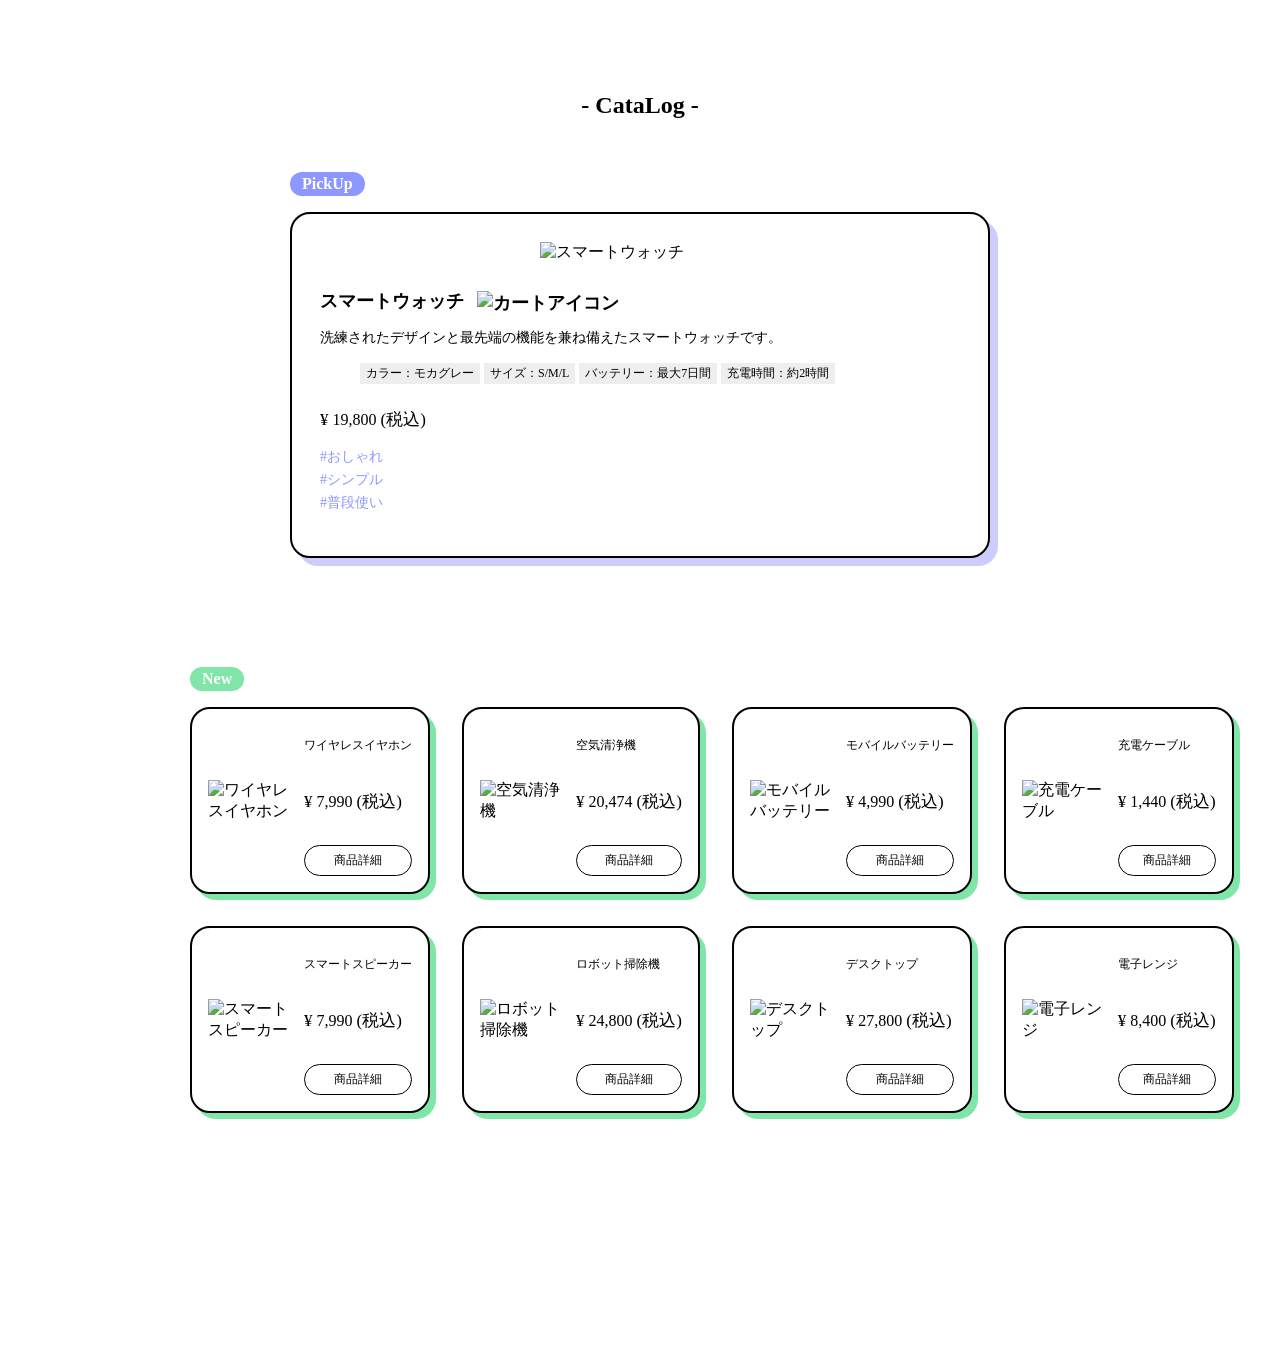
==== work/lesson2-5/index.html @ 0ca94539 "Lesson3 途中" ====
<!DOCTYPE html>
<html lang="ja">
  <head>
    <meta charset="UTF-8">
    <meta http-equiv="X-UA-Compatible" content="IE=edge">
    <meta name="viewport" content="width=device-width,initial-scale=1.0">
    <meta name="expires" content="604800">
    <meta name="format-detection" content="email=no,telephone=no,address=no">
    <title>CONVICTION SHOP</title>
    <meta name="description" content="商品サイトです">
    <link rel="icon" href="./assets/images/favicon.ico">
    <link rel="stylesheet" href="assets/css/reset.css">
    <link rel="stylesheet" href="assets/css/style.css">
  </head>
  <body>
    <div class="l-wrapper">
      <main class="l-main">
        <section class="p-catalog">
          <h1 class="p-catalog__title">- CataLog -</h1>
          <h2 class="c-badge u-mb-16">PickUp</h2>
          <div class="p-card">
            <div class="p-card__imgArea">
              <img src="assets/images/lesson2/img_pickup.jpg" alt="スマートウォッチ">
            </div>
            <div class="p-card__body">
              <p class="p-card__name">
                スマートウォッチ
                <img src="assets/images/lesson2/logo_pickup.png" alt="カートアイコン" class="p-card__cartIcon">
              </p>
              <p class="p-card__description">洗練されたデザインと最先端の機能を兼ね備えたスマートウォッチです。</p>
              <ul class="p-card__specs">
                <li class="c-specItem">カラー：モカグレー</li>
                <li class="c-specItem">サイズ：S/M/L</li>
                <li class="c-specItem">バッテリー：最大7日間</li>
                <li class="c-specItem">充電時間：約2時間</li>
              </ul>
              <p class="c-price">
                <span class="c-priceUnit">&yen;</span>
                19,800
                <span class="c-priceUnit">(税込)</span>
              </p>
              <ul class="p-card__tags">
                <li class="p-card__tagItem"><a href="#" class="c-hashTag">#おしゃれ</a></li>
                <li class="p-card__tagItem"><a href="#" class="c-hashTag">#シンプル</a></li>
                <li class="p-card__tagItem"><a href="#" class="c-hashTag">#普段使い</a></li>
              </ul>
            </div>
          </div>
        </section>
        <section class="p-new">
          <h2 class="c-badge c-badge--green u-mb-16">New</h2>
          <div class="p-new__list">
            <div class="p-new__item">
              <img src="assets/images/lesson3/img_new_01.jpg" alt="ワイヤレスイヤホン">
              <div class="p-new__item__body">
                <p class="p-new__name">ワイヤレスイヤホン</p>
                <p class="c-price">
                  <span class="c-priceUnit">&yen;</span>
                  7,990
                  <span class="c-priceUnit">(税込)</span>
                </p>
                <button class="p-new__btn">商品詳細</button>
              </div>
            </div>
            <div class="p-new__item">
              <img src="assets/images/lesson3/img_new_02.jpg" alt="空気清浄機">
              <div class="p-new__item__body">
                <p class="p-new__name">空気清浄機</p>
                <p class="c-price">
                  <span class="c-priceUnit">&yen;</span>
                  20,474
                  <span class="c-priceUnit">(税込)</span>
                </p>
                <button class="p-new__btn">商品詳細</button>
              </div>
            </div>
            <div class="p-new__item">
              <img src="assets/images/lesson3/img_new_03.jpg" alt="モバイルバッテリー">
              <div class="p-new__item__body">
                <p class="p-new__name">モバイルバッテリー</p>
                <p class="c-price">
                  <span class="c-priceUnit">&yen;</span>
                  4,990
                  <span class="c-priceUnit">(税込)</span>
                </p>
                <button class="p-new__btn">商品詳細</button>
              </div>
            </div>
            <div class="p-new__item">
              <img src="assets/images/lesson3/img_new_04.jpg" alt="充電ケーブル">
              <div class="p-new__item__body">
                <p class="p-new__name">充電ケーブル</p>
                <p class="c-price">
                  <span class="c-priceUnit">&yen;</span>
                  1,440
                  <span class="c-priceUnit">(税込)</span>
                </p>
                <button class="p-new__btn">商品詳細</button>
              </div>
            </div>
            <div class="p-new__item">
              <img src="assets/images/lesson3/img_new_05.jpg" alt="スマートスピーカー">
              <div class="p-new__item__body">
                <p class="p-new__name">スマートスピーカー</p>
                <p class="c-price">
                  <span class="c-priceUnit">&yen;</span>
                  7,990
                  <span class="c-priceUnit">(税込)</span>
                </p>
                <button class="p-new__btn">商品詳細</button>
              </div>
            </div>
            <div class="p-new__item">
              <img src="assets/images/lesson3/img_new_06.jpg" alt="ロボット掃除機">
              <div class="p-new__item__body">
                <p class="p-new__name">ロボット掃除機</p>
                <p class="c-price">
                  <span class="c-priceUnit">&yen;</span>
                  24,800
                  <span class="c-priceUnit">(税込)</span>
                </p>
                <button class="p-new__btn">商品詳細</button>
              </div>
            </div>
            <div class="p-new__item">
              <img src="assets/images/lesson3/img_new_07.jpg" alt="デスクトップ">
              <div class="p-new__item__body">
                <p class="p-new__name">デスクトップ</p>
                <p class="c-price">
                  <span class="c-priceUnit">&yen;</span>
                  27,800
                  <span class="c-priceUnit">(税込)</span>
                </p>
                <button class="p-new__btn">商品詳細</button>
              </div>
            </div>
            <div class="p-new__item">
              <img src="assets/images/lesson3/img_new_08.jpg" alt="電子レンジ">
              <div class="p-new__item__body">
                <p class="p-new__name">電子レンジ</p>
                <p class="c-price">
                  <span class="c-priceUnit">&yen;</span>
                  8,400
                  <span class="c-priceUnit">(税込)</span>
                </p>
                <button class="p-new__btn">商品詳細</button>
              </div>
            </div>
          </div>
        </section>
      </main>
    </div>
  </body>
</html>
---- work/lesson2-5/assets/css/style.css ----
.l-wrapper {
    width: 100%;
    max-width: 1200px;
    margin: 0 auto;
}
.l-main {
    padding: 64px 0;
}
.p-catalog {
    max-width: 700px;
    margin: 0 auto;
}
.p-catalog__title {
    font-size: 24px;
    margin-bottom: 40px;
    text-align: center;
}
.c-badge {
    display: inline-block;
    color: #fff;
    font-size: 16px;
    background: #8c97ff;
    padding: 3px 12px;
    border-radius: 20px;
}
.c-specItem {
    font-size: 12px;
    background: #eee;
    display: inline-block;
    padding: 2px 6px;
}
.c-price {
    font-size: 16px;
}
.c-priceUnit {
    font-size: 17px;
}
.c-hashTag {
    font-size: 14px;
    color: #8c97ff;
    text-decoration: none;
}
.c-hashTag:hover {
    text-decoration: underline;
}
.p-card {
    padding: 28px;
    background: #fff;
    border-radius: 20px;
    border: 2px solid #000;
    box-shadow: 8px 8px 0 #ccccff;
    text-align: left;
}
.p-card__imgArea {
    width: 200px;
    margin: 0 auto 26px;
}
.p-card__imgArea img {
    width: 100%;
}
.p-card__name {
    font-size: 18px;
    margin-bottom: 12px;
    font-weight: bold;
}
.p-card__cartIcon {
    width: 24px;
    margin-left: 8px;
    vertical-align: middle;
}
.p-card__description {
    font-size: 14px;
    margin-bottom: 8px;
}
.p-card__specs {
    margin-bottom: 24px;
}
.p-card__tags {
    list-style: none;
    padding: 0;
}
.p-card__tagItem {
    margin-bottom: 4px;
}
.u-mb-16 {
    margin-bottom: 16px;
}
.p-new {
    max-width: 900px;
    margin: 96px auto 160px;
}
.c-badge--green {
    background: #7fe6a8;
    font-size: 16px;
}
.p-new__list {
    display: grid;
    grid-template-columns: repeat(4,1fr);
    gap: 32px;
}
.p-new__item {
    display: flex;
    align-items: center;
    gap: 16px;
    padding: 16px;
    background: #fff;
    border: 2px solid #000;
    border-radius: 20px;
    box-shadow: 6px 6px 0 #7fe6a8;
    position: relative;
    transition: 0.3s;
}
.p-new__item:hover {
    transform: translateY(-4px);
}
.p-new__item img {
    width: 80px;
    flex-shrink: 0;
}
.p-new__item__body {
    display: flex;
    flex-direction: column;
    justify-content: space-between;
    gap: 8px;
    flex: 1;
}
.p-new__name {
    font-size: 12px;
    white-space: nowrap;
}
.p-new .c-price {
    font-size: 16px;
    white-space: nowrap;
}
.p-new__btn {
    margin-top: 8px;
    padding: 6px 12px;
    font-size: 12px;
    border: 1px solid #000;
    border-radius: 20px;
    background: #fff;
    cursor: pointer;
    transition: 0.3s;
}
.p-new__btn:hover {
    background: #000;
    color: #fff;
}
@media screen and (max-width: 768px) {
    .p-new__list {
    grid-template-columns: 1fr;
    }
}
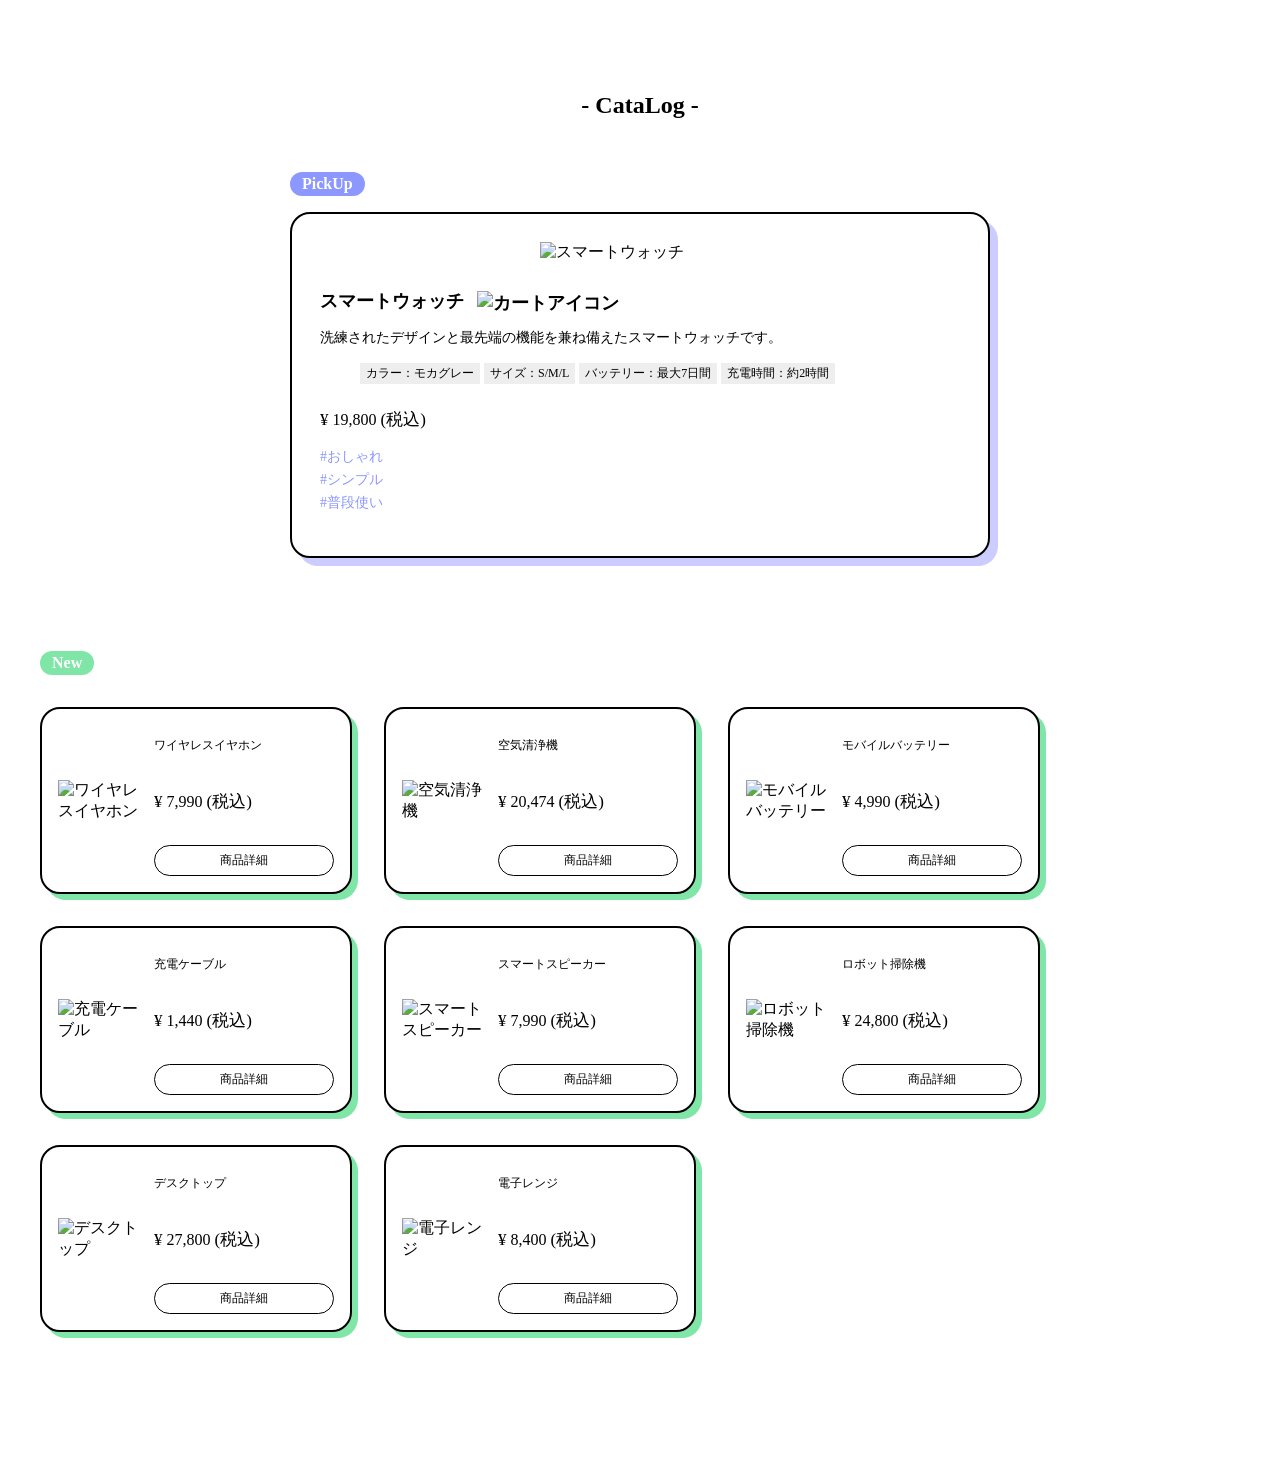
==== commit 6f3277e0: "HTML-CSS_curriculum lesson3 修正" ====
--- a/work/lesson2-5/index.html
+++ b/work/lesson2-5/index.html
@@ -49,104 +49,104 @@
         </section>
         <section class="p-new">
           <h2 class="c-badge c-badge--green u-mb-16">New</h2>
-          <div class="p-new__list">
-            <div class="p-new__item">
+          <ul class="p-new__list">
+            <li class="p-new__item">
               <img src="assets/images/lesson3/img_new_01.jpg" alt="ワイヤレスイヤホン">
-              <div class="p-new__item__body">
+              <div class="p-new__body">
                 <p class="p-new__name">ワイヤレスイヤホン</p>
                 <p class="c-price">
                   <span class="c-priceUnit">&yen;</span>
                   7,990
                   <span class="c-priceUnit">(税込)</span>
                 </p>
-                <button class="p-new__btn">商品詳細</button>
+                <button class="c-btn">商品詳細</button>
               </div>
-            </div>
-            <div class="p-new__item">
+            </li>
+            <li class="p-new__item">
               <img src="assets/images/lesson3/img_new_02.jpg" alt="空気清浄機">
-              <div class="p-new__item__body">
+              <div class="p-new__body">
                 <p class="p-new__name">空気清浄機</p>
                 <p class="c-price">
                   <span class="c-priceUnit">&yen;</span>
                   20,474
                   <span class="c-priceUnit">(税込)</span>
                 </p>
-                <button class="p-new__btn">商品詳細</button>
+                <button class="c-btn">商品詳細</button>
               </div>
-            </div>
-            <div class="p-new__item">
+            </li>
+            <li class="p-new__item">
               <img src="assets/images/lesson3/img_new_03.jpg" alt="モバイルバッテリー">
-              <div class="p-new__item__body">
+              <div class="p-new__body">
                 <p class="p-new__name">モバイルバッテリー</p>
                 <p class="c-price">
                   <span class="c-priceUnit">&yen;</span>
                   4,990
                   <span class="c-priceUnit">(税込)</span>
                 </p>
-                <button class="p-new__btn">商品詳細</button>
+                <button class="c-btn">商品詳細</button>
               </div>
-            </div>
-            <div class="p-new__item">
+            </li>
+            <li class="p-new__item">
               <img src="assets/images/lesson3/img_new_04.jpg" alt="充電ケーブル">
-              <div class="p-new__item__body">
+              <div class="p-new__body">
                 <p class="p-new__name">充電ケーブル</p>
                 <p class="c-price">
                   <span class="c-priceUnit">&yen;</span>
                   1,440
                   <span class="c-priceUnit">(税込)</span>
                 </p>
-                <button class="p-new__btn">商品詳細</button>
+                <button class="c-btn">商品詳細</button>
               </div>
-            </div>
-            <div class="p-new__item">
+            </li>
+            <li class="p-new__item">
               <img src="assets/images/lesson3/img_new_05.jpg" alt="スマートスピーカー">
-              <div class="p-new__item__body">
+              <div class="p-new__body">
                 <p class="p-new__name">スマートスピーカー</p>
                 <p class="c-price">
                   <span class="c-priceUnit">&yen;</span>
                   7,990
                   <span class="c-priceUnit">(税込)</span>
                 </p>
-                <button class="p-new__btn">商品詳細</button>
+                <button class="c-btn">商品詳細</button>
               </div>
-            </div>
-            <div class="p-new__item">
+            </li>
+            <li class="p-new__item">
               <img src="assets/images/lesson3/img_new_06.jpg" alt="ロボット掃除機">
-              <div class="p-new__item__body">
+              <div class="p-new__body">
                 <p class="p-new__name">ロボット掃除機</p>
                 <p class="c-price">
                   <span class="c-priceUnit">&yen;</span>
                   24,800
                   <span class="c-priceUnit">(税込)</span>
                 </p>
-                <button class="p-new__btn">商品詳細</button>
+                <button class="c-btn">商品詳細</button>
               </div>
-            </div>
-            <div class="p-new__item">
+            </li>
+            <li class="p-new__item">
               <img src="assets/images/lesson3/img_new_07.jpg" alt="デスクトップ">
-              <div class="p-new__item__body">
+              <div class="p-new__body">
                 <p class="p-new__name">デスクトップ</p>
                 <p class="c-price">
                   <span class="c-priceUnit">&yen;</span>
                   27,800
                   <span class="c-priceUnit">(税込)</span>
                 </p>
-                <button class="p-new__btn">商品詳細</button>
+                <button class="c-btn">商品詳細</button>
               </div>
-            </div>
-            <div class="p-new__item">
+            </li>
+            <li class="p-new__item">
               <img src="assets/images/lesson3/img_new_08.jpg" alt="電子レンジ">
-              <div class="p-new__item__body">
+              <div class="p-new__body">
                 <p class="p-new__name">電子レンジ</p>
                 <p class="c-price">
                   <span class="c-priceUnit">&yen;</span>
                   8,400
                   <span class="c-priceUnit">(税込)</span>
                 </p>
-                <button class="p-new__btn">商品詳細</button>
+                <button class="c-btn">商品詳細</button>
               </div>
-            </div>
-          </div>
+            </li>
+          </ul>
         </section>
       </main>
     </div>
--- a/work/lesson2-5/assets/css/style.css
+++ b/work/lesson2-5/assets/css/style.css
@@ -9,6 +9,7 @@
 .p-catalog {
     max-width: 700px;
     margin: 0 auto;
+    margin-bottom: 80px;
 }
 .p-catalog__title {
     font-size: 24px;
@@ -86,17 +87,20 @@
     margin-bottom: 16px;
 }
 .p-new {
-    max-width: 900px;
-    margin: 96px auto 160px;
+    margin-bottom: 80px;
+    max-width: 1200px;
+    margin-left: auto;
+    margin-right: auto;
 }
 .c-badge--green {
     background: #7fe6a8;
-    font-size: 16px;
 }
 .p-new__list {
-    display: grid;
-    grid-template-columns: repeat(4,1fr);
+    display: flex;
+    flex-wrap: wrap;
     gap: 32px;
+    list-style: none;
+    padding: 0;
 }
 .p-new__item {
     display: flex;
@@ -107,8 +111,8 @@
     border: 2px solid #000;
     border-radius: 20px;
     box-shadow: 6px 6px 0 #7fe6a8;
-    position: relative;
     transition: 0.3s;
+    width: calc((100% - 96px) / 4);
 }
 .p-new__item:hover {
     transform: translateY(-4px);
@@ -117,7 +121,7 @@
     width: 80px;
     flex-shrink: 0;
 }
-.p-new__item__body {
+.p-new__body {
     display: flex;
     flex-direction: column;
     justify-content: space-between;
@@ -132,7 +136,7 @@
     font-size: 16px;
     white-space: nowrap;
 }
-.p-new__btn {
+.c-btn {
     margin-top: 8px;
     padding: 6px 12px;
     font-size: 12px;
@@ -142,12 +146,12 @@
     cursor: pointer;
     transition: 0.3s;
 }
-.p-new__btn:hover {
+.c-btn:hover {
     background: #000;
     color: #fff;
 }
 @media screen and (max-width: 768px) {
-    .p-new__list {
-    grid-template-columns: 1fr;
+    .p-new__item {
+    width: 100%;
     }
 }
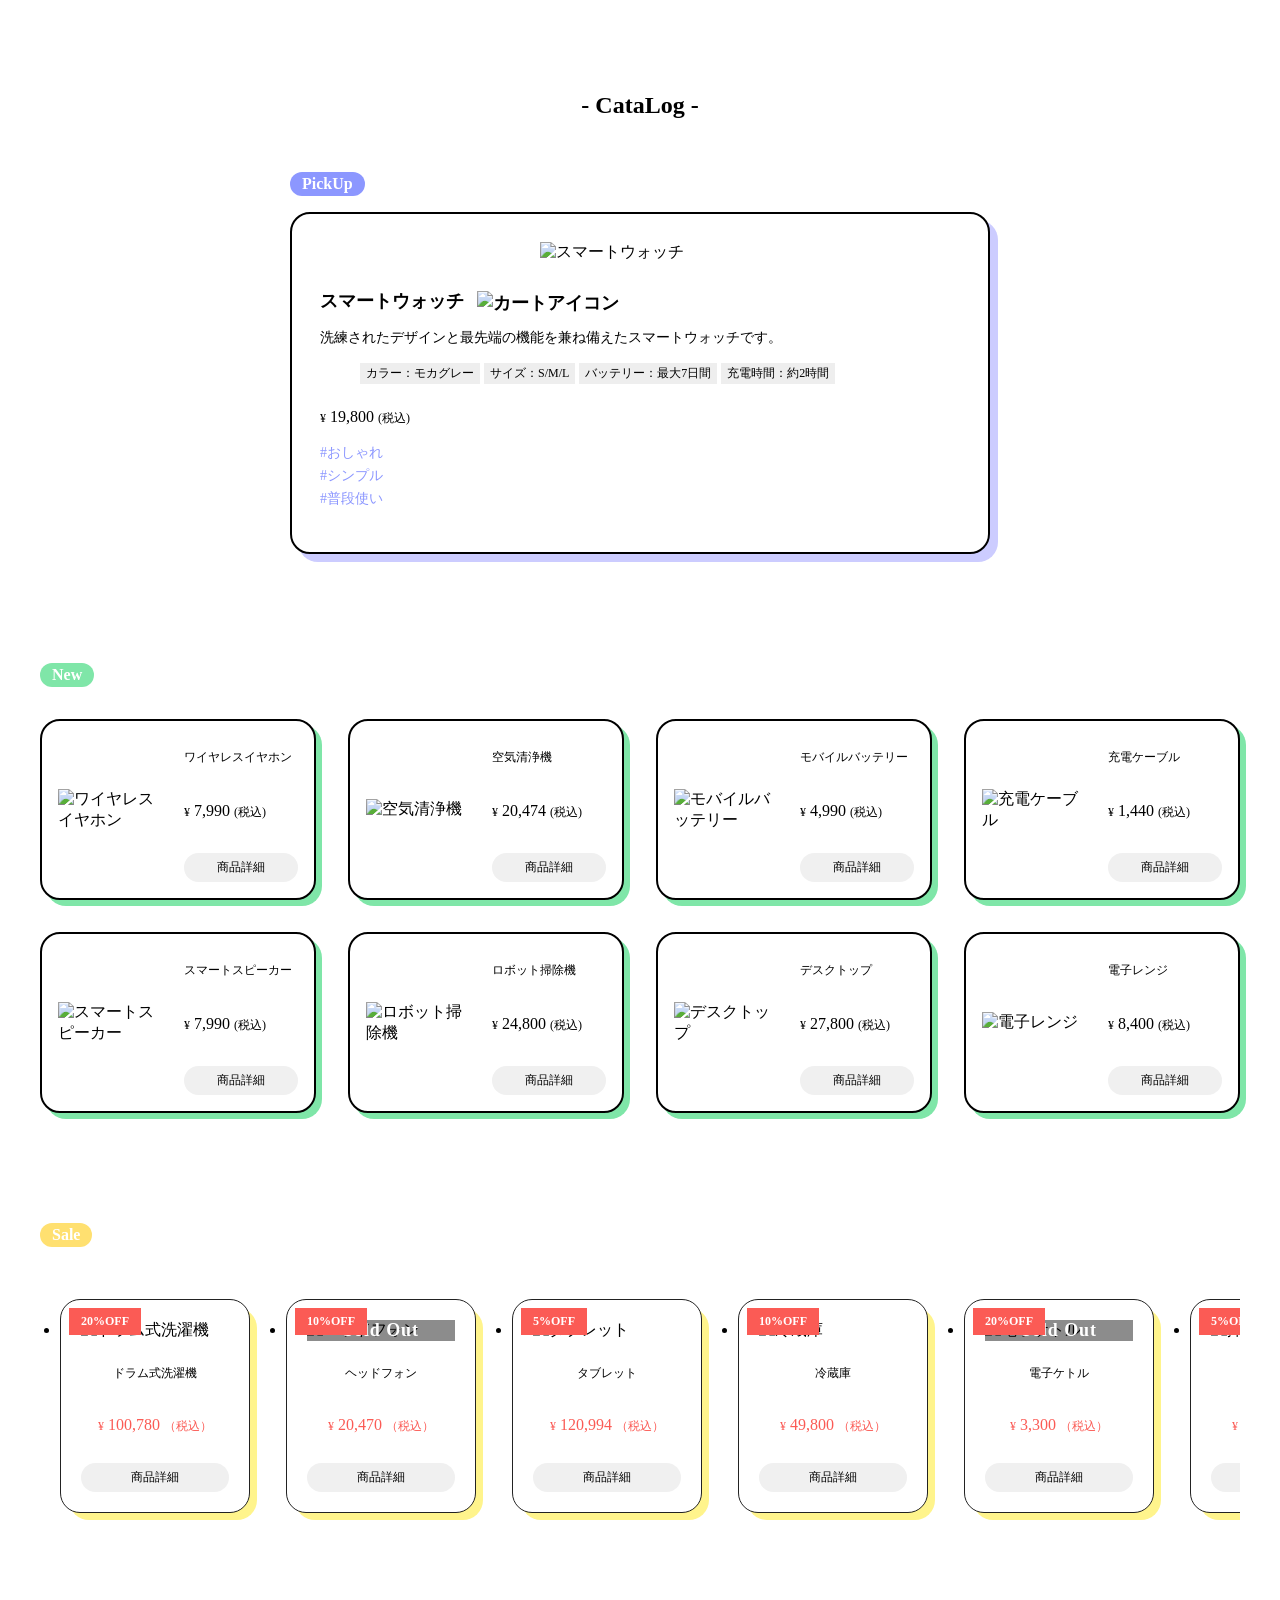
==== commit 39ead77a: "HTML-CSS_curriculum lesson4 提出" ====
--- a/work/lesson2-5/index.html
+++ b/work/lesson2-5/index.html
@@ -148,6 +148,101 @@
             </li>
           </ul>
         </section>
+        <section class="p-sale">
+          <h2 class="c-badge c-badge--yellow u-mb-16">Sale</h2>
+          <ul class="p-sale__list">
+            <li class="p-sale__item">
+              <span class="p-sale__off">20%OFF</span>
+              <div class="p-sale__imgWrap">
+                <img src="assets/images/lesson4/img_sale_01.jpg" alt="ドラム式洗濯機">
+              </div>
+              <div class="p-sale__body">
+                <p class="p-sale__name">ドラム式洗濯機</p>
+                <p class="c-price">
+                  <span class="c-priceUnit">&yen;</span>
+                  100,780
+                  <span class="c-priceUnit">（税込）</span>
+                </p>
+                <button class="c-btn">商品詳細</button>
+              </div>
+            </li>
+            <li class="p-sale__item is-soldout">
+              <span class="p-sale__off">10%OFF</span>
+              <div class="p-sale__imgWrap">
+              <img src="assets/images/lesson4/img_sale_02.jpg" alt="ヘッドフォン">
+              </div>
+              <div class="p-sale__body">
+                <p class="p-sale__name">ヘッドフォン</p>
+                <p class="c-price">
+                  <span class="c-priceUnit">&yen;</span>
+                  20,470
+                  <span class="c-priceUnit">（税込）</span>
+                </p>
+                <button class="c-btn">商品詳細</button>
+              </div>
+            </li>
+            <li class="p-sale__item">
+              <span class="p-sale__off">5%OFF</span>
+              <div class="p-sale__imgWrap">
+              <img src="assets/images/lesson4/img_sale_03.jpg" alt="タブレット">
+              </div>
+              <div class="p-sale__body">
+                <p class="p-sale__name">タブレット</p>
+                <p class="c-price">
+                  <span class="c-priceUnit">&yen;</span>
+                  120,994
+                  <span class="c-priceUnit">（税込）</span>
+                </p>
+                <button class="c-btn">商品詳細</button>
+              </div>
+            </li>
+            <li class="p-sale__item">
+              <span class="p-sale__off">10%OFF</span>
+              <div class="p-sale__imgWrap">
+              <img src="assets/images/lesson4/img_sale_04.jpg" alt="冷蔵庫">
+              </div>
+              <div class="p-sale__body">
+                <p class="p-sale__name">冷蔵庫</p>
+                <p class="c-price">
+                  <span class="c-priceUnit">&yen;</span>
+                  49,800
+                  <span class="c-priceUnit">（税込）</span>
+                </p>
+                <button class="c-btn">商品詳細</button>
+              </div>
+            </li>
+            <li class="p-sale__item is-soldout">
+              <span class="p-sale__off">20%OFF</span>
+              <div class="p-sale__imgWrap">
+              <img src="assets/images/lesson4/img_sale_05.jpg" alt="電子ケトル">
+              </div>
+              <div class="p-sale__body">
+                <p class="p-sale__name">電子ケトル</p>
+                <p class="c-price">
+                  <span class="c-priceUnit">&yen;</span>
+                  3,300
+                  <span class="c-priceUnit">（税込）</span>
+                </p>
+                <button class="c-btn">商品詳細</button>
+              </div>
+            </li>
+            <li class="p-sale__item">
+              <span class="p-sale__off">5%OFF</span>
+              <div class="p-sale__imgWrap">
+              <img src="assets/images/lesson4/img_sale_06.jpg" alt="掃除機">
+              </div>
+              <div class="p-sale__body">
+                <p class="p-sale__name">掃除機</p>
+                <p class="c-price">
+                  <span class="c-priceUnit">&yen;</span>
+                  10,800
+                  <span class="c-priceUnit">（税込）</span>
+                </p>
+                <button class="c-btn">商品詳細</button>
+              </div>
+            </li>
+          </ul>
+        </section>
       </main>
     </div>
   </body>
--- a/work/lesson2-5/assets/css/style.css
+++ b/work/lesson2-5/assets/css/style.css
@@ -1,157 +1,284 @@
 .l-wrapper {
-    width: 100%;
-    max-width: 1200px;
-    margin: 0 auto;
+  width: 100%;
+  max-width: 1200px;
+  margin: 0 auto;
 }
 .l-main {
-    padding: 64px 0;
+  padding: 64px 0 160px;
 }
 .p-catalog {
-    max-width: 700px;
-    margin: 0 auto;
-    margin-bottom: 80px;
+  max-width: 700px;
+  margin: 0 auto;
+  margin-bottom: 96px;
 }
 .p-catalog__title {
-    font-size: 24px;
-    margin-bottom: 40px;
-    text-align: center;
+  font-size: 24px;
+  margin-bottom: 40px;
+  text-align: center;
 }
 .c-badge {
-    display: inline-block;
-    color: #fff;
-    font-size: 16px;
-    background: #8c97ff;
-    padding: 3px 12px;
-    border-radius: 20px;
+  display: inline-block;
+  color: #fff;
+  font-size: 16px;
+  background: #8c97ff;
+  padding: 3px 12px;
+  border-radius: 20px;
 }
 .c-specItem {
-    font-size: 12px;
-    background: #eee;
-    display: inline-block;
-    padding: 2px 6px;
+  font-size: 12px;
+  background: #eee;
+  display: inline-block;
+  padding: 2px 6px;
 }
 .c-price {
-    font-size: 16px;
+  font-size: 16px;
 }
 .c-priceUnit {
-    font-size: 17px;
+  font-size: 12px;
 }
 .c-hashTag {
-    font-size: 14px;
-    color: #8c97ff;
-    text-decoration: none;
+  font-size: 14px;
+  color: #8c97ff;
+  text-decoration: none;
 }
 .c-hashTag:hover {
-    text-decoration: underline;
+  text-decoration: underline;
 }
 .p-card {
-    padding: 28px;
-    background: #fff;
-    border-radius: 20px;
-    border: 2px solid #000;
-    box-shadow: 8px 8px 0 #ccccff;
-    text-align: left;
+  padding: 28px;
+  background: #fff;
+  border-radius: 20px;
+  border: 2px solid #000;
+  box-shadow: 8px 8px 0 #ccccff;
+  text-align: left;
 }
 .p-card__imgArea {
-    width: 200px;
-    margin: 0 auto 26px;
+  width: 200px;
+  margin: 0 auto 26px;
 }
 .p-card__imgArea img {
-    width: 100%;
+  width: 100%;
 }
 .p-card__name {
-    font-size: 18px;
-    margin-bottom: 12px;
-    font-weight: bold;
+  font-size: 18px;
+  margin-bottom: 12px;
+  font-weight: bold;
 }
 .p-card__cartIcon {
-    width: 24px;
-    margin-left: 8px;
-    vertical-align: middle;
+  width: 24px;
+  margin-left: 8px;
+  vertical-align: middle;
 }
 .p-card__description {
-    font-size: 14px;
-    margin-bottom: 8px;
+  font-size: 14px;
+  margin-bottom: 8px;
 }
 .p-card__specs {
-    margin-bottom: 24px;
+  margin-bottom: 24px;
 }
 .p-card__tags {
-    list-style: none;
-    padding: 0;
+  list-style: none;
+  padding: 0;
 }
 .p-card__tagItem {
-    margin-bottom: 4px;
+  margin-bottom: 4px;
 }
 .u-mb-16 {
-    margin-bottom: 16px;
+  margin-bottom: 16px;
 }
 .p-new {
-    margin-bottom: 80px;
-    max-width: 1200px;
-    margin-left: auto;
-    margin-right: auto;
+  margin: 0 auto;
+  max-width: 1200px;
 }
 .c-badge--green {
-    background: #7fe6a8;
+  background: #7fe6a8;
 }
 .p-new__list {
-    display: flex;
-    flex-wrap: wrap;
-    gap: 32px;
-    list-style: none;
-    padding: 0;
+  display: flex;
+  flex-wrap: wrap;
+  gap: 32px;
+  padding: 0;
 }
 .p-new__item {
-    display: flex;
-    align-items: center;
-    gap: 16px;
-    padding: 16px;
-    background: #fff;
-    border: 2px solid #000;
-    border-radius: 20px;
-    box-shadow: 6px 6px 0 #7fe6a8;
-    transition: 0.3s;
-    width: calc((100% - 96px) / 4);
+  display: flex;
+  align-items: center;
+  gap: 16px;
+  padding: 16px;
+  background: #fff;
+  border: 2px solid #000;
+  border-radius: 20px;
+  box-shadow: 6px 6px 0 #7fe6a8;
+  transition: 0.3s;
+  width: calc((100% - 96px) / 4);
+  box-sizing: border-box;
 }
 .p-new__item:hover {
-    transform: translateY(-4px);
+  transform: translateY(-4px);
 }
 .p-new__item img {
-    width: 80px;
-    flex-shrink: 0;
+  width: 110px;
+  height: auto;
+  flex-shrink: 0;
 }
 .p-new__body {
-    display: flex;
-    flex-direction: column;
-    justify-content: space-between;
-    gap: 8px;
-    flex: 1;
+  display: flex;
+  flex-direction: column;
+  justify-content: space-between;
+  gap: 8px;
+  flex: 1;
 }
 .p-new__name {
-    font-size: 12px;
-    white-space: nowrap;
+  font-size: 12px;
+  white-space: nowrap;
 }
 .p-new .c-price {
-    font-size: 16px;
-    white-space: nowrap;
+  font-size: 16px;
+  white-space: nowrap;
 }
 .c-btn {
-    margin-top: 8px;
-    padding: 6px 12px;
-    font-size: 12px;
-    border: 1px solid #000;
-    border-radius: 20px;
-    background: #fff;
-    cursor: pointer;
-    transition: 0.3s;
+  margin-top: 8px;
+  padding: 6px 12px;
+  font-size: 12px;
+  border: none;
+  border-radius: 20px;
+  background: #f0f0f0;
+  cursor: pointer;
+  transition: 0.3s;
 }
 .c-btn:hover {
-    background: #000;
-    color: #fff;
+  background: #000;
+  color: #fff;
 }
 @media screen and (max-width: 768px) {
-    .p-new__item {
-    width: 100%;
-    }
+  .p-new__item {
+  width: 100%;
+  }
+}
+.p-sale {
+  max-width: 1200px;
+  margin: 96px auto 64px;
+}
+.c-badge--yellow {
+  background: #ffe070;
+  color: #fff;
+}
+.p-sale__list {
+  display: flex;
+  gap: 36px;
+  overflow-x: auto;
+  padding: 20px;
+  scrollbar-width: thin;
+}
+.p-sale__list::-webkit-scrollbar {
+  height: 8px;
+}
+.p-sale__list::-webkit-scrollbar-thumb{
+  background: #c4c4c4;
+  border-radius: 10px;
+}
+.p-sale__item {
+  position: relative;
+  min-width: 190px;
+  flex: 0 0 190px;
+  padding: 20px;
+  border: 1px solid #222;
+  border-radius: 20px;
+  background: #fff;
+  box-sizing: border-box;
+}
+.p-sale__item::after {
+  position: absolute;
+  top: 8px;
+  left: 8px;
+  z-index: -1;
+  width: 100%;
+  height: 100%;
+  border-radius: 20px;
+  background: #fff48c;
+  content: "";
+}
+.p-sale__off {
+  position: absolute;
+  top: 8px;
+  left: 8px;
+  z-index: 3;
+  padding: 6px 12px;
+  border-radius: 0px;
+  background: #fb5b55;
+  color: #fff;
+  font-size: 12px;
+  font-weight: bold;
+}
+.p-sale__imgWrap {
+  position: relative;
+  margin-bottom: 12px;
+}
+.p-sale__imgWrap img {
+  display: block;
+  width: 100%;
+  height: auto;
+}
+.is-soldout .p-sale__imgWrap::after {
+  position: absolute;
+  top: 0;
+  left: 0;
+  width: 100%;
+  height: 100%;
+  background: rgba(0, 0, 0, 0.45);
+  content: "";
+}
+.is-soldout .p-sale__imgWrap::before {
+  position: absolute;
+  top: 50%;
+  left: 0;
+  width: 100%;
+  text-align: center;
+  transform: translateY(-50%);
+  letter-spacing: 0.05em;
+  color: #fff;
+  font-size: 18px;
+  font-weight: bold;
+  z-index: 2;
+  content: "Sold Out";
+}
+  .p-sale__body {
+  display: flex;
+  flex-direction: column;
+  gap: 6px;
+  text-align: center;
+}
+.p-sale__name {
+  font-size: 12px;
+  white-space: nowrap;
+}
+.p-sale .c-price{
+  font-size: 16px;
+  color: #fb5b55;
+  white-space: nowrap;
+}
+.p-sale .c-priceUnit {
+  font-size: 12px;
+  color: #fb5b55;
+}
+.p-sale .c-btn {
+  margin-top: 6px;
+}
+.c-btn {
+  padding: 6px 12px;
+  font-size: 12px;
+  border: none;
+  border-radius: 20px;
+  background: #f0f0f0;
+  cursor: pointer;
+  transition: 0.3s;
+}
+.c-btn:hover {
+  background: #000;
+  color: #fff;
+}
+@media screen and (max-width: 768px) {
+  .p-sale__item{
+    flex: 0 0 70%;
+    min-width: 0;
+  }
 }
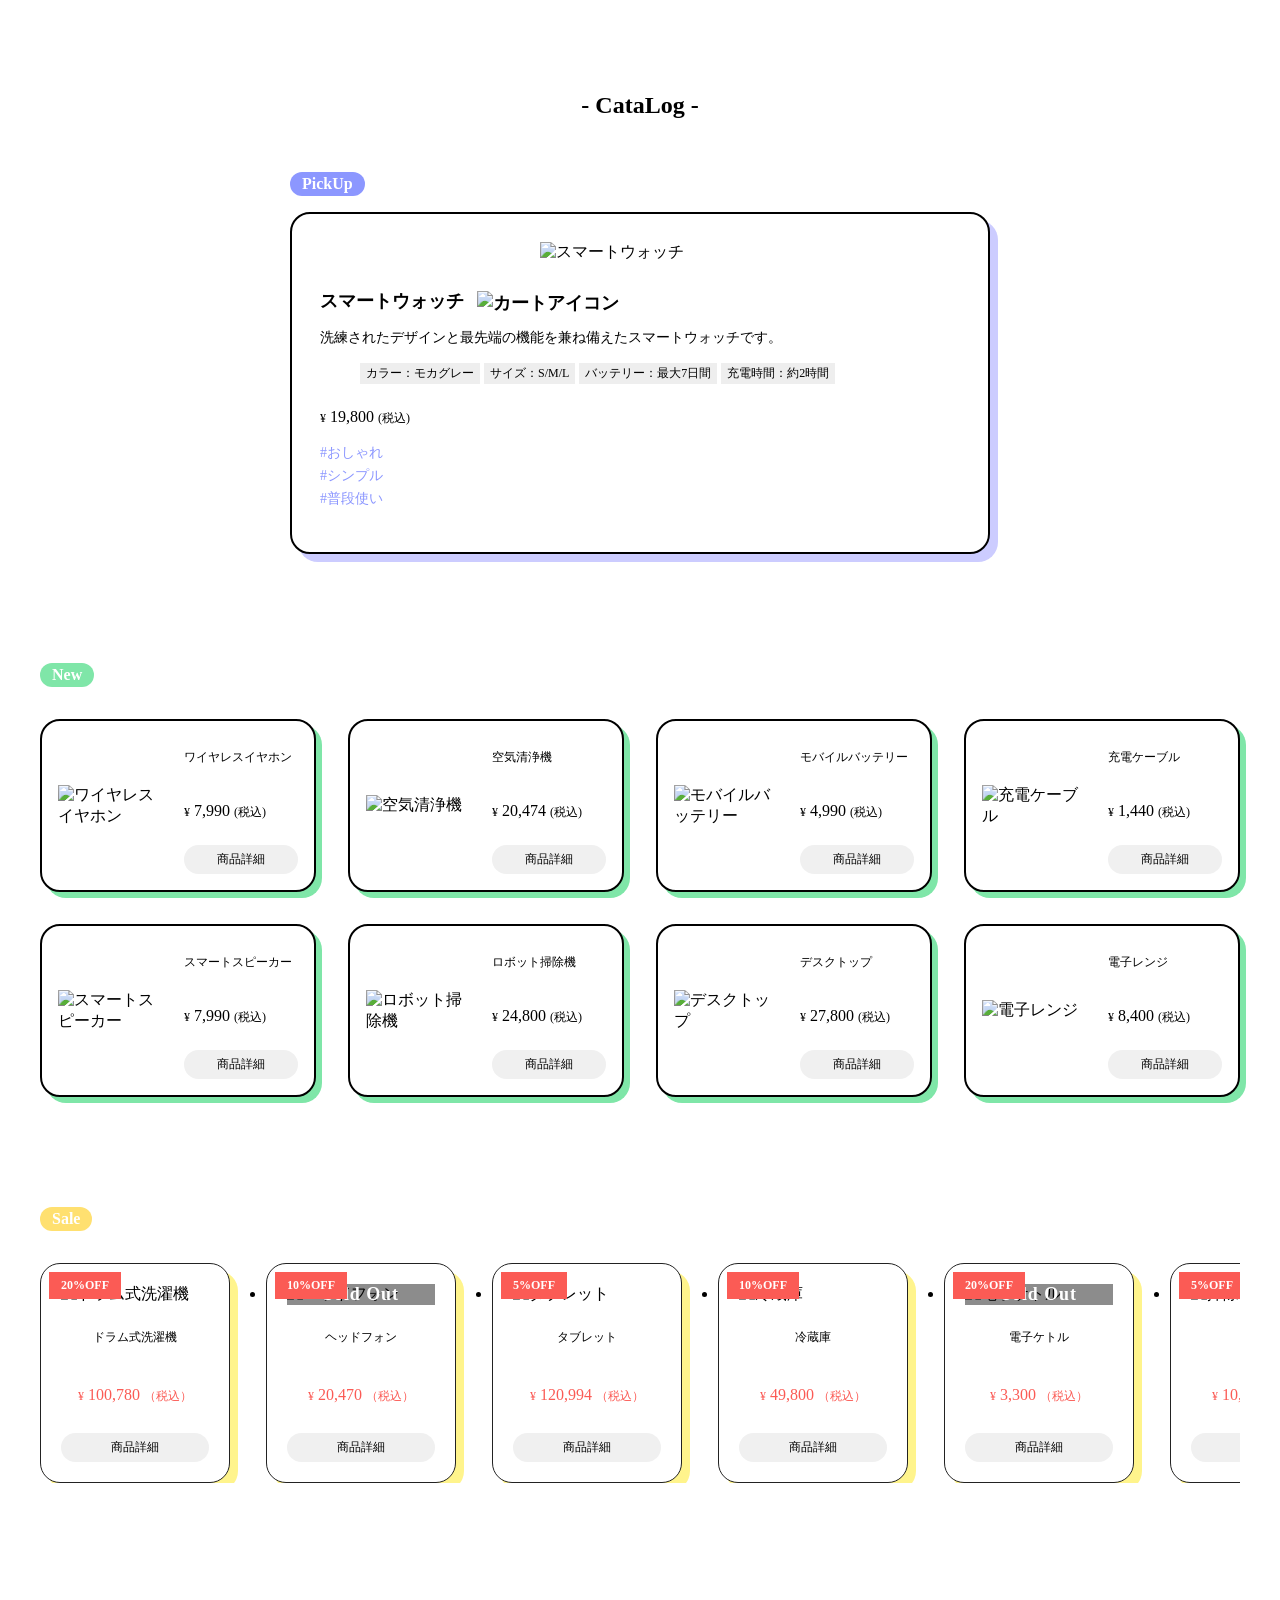
==== commit 840de673: "HTML-CSS_curriculum lesson4 修正" ====
--- a/work/lesson2-5/index.html
+++ b/work/lesson2-5/index.html
@@ -158,7 +158,7 @@
               </div>
               <div class="p-sale__body">
                 <p class="p-sale__name">ドラム式洗濯機</p>
-                <p class="c-price">
+                <p class="c-price c-price--sale">
                   <span class="c-priceUnit">&yen;</span>
                   100,780
                   <span class="c-priceUnit">（税込）</span>
@@ -173,7 +173,7 @@
               </div>
               <div class="p-sale__body">
                 <p class="p-sale__name">ヘッドフォン</p>
-                <p class="c-price">
+                <p class="c-price c-price--sale">
                   <span class="c-priceUnit">&yen;</span>
                   20,470
                   <span class="c-priceUnit">（税込）</span>
@@ -188,7 +188,7 @@
               </div>
               <div class="p-sale__body">
                 <p class="p-sale__name">タブレット</p>
-                <p class="c-price">
+                <p class="c-price c-price--sale">
                   <span class="c-priceUnit">&yen;</span>
                   120,994
                   <span class="c-priceUnit">（税込）</span>
@@ -203,7 +203,7 @@
               </div>
               <div class="p-sale__body">
                 <p class="p-sale__name">冷蔵庫</p>
-                <p class="c-price">
+                <p class="c-price c-price--sale">
                   <span class="c-priceUnit">&yen;</span>
                   49,800
                   <span class="c-priceUnit">（税込）</span>
@@ -218,7 +218,7 @@
               </div>
               <div class="p-sale__body">
                 <p class="p-sale__name">電子ケトル</p>
-                <p class="c-price">
+                <p class="c-price c-price--sale">
                   <span class="c-priceUnit">&yen;</span>
                   3,300
                   <span class="c-priceUnit">（税込）</span>
@@ -233,7 +233,7 @@
               </div>
               <div class="p-sale__body">
                 <p class="p-sale__name">掃除機</p>
-                <p class="c-price">
+                <p class="c-price c-price--sale">
                   <span class="c-priceUnit">&yen;</span>
                   10,800
                   <span class="c-priceUnit">（税込）</span>
--- a/work/lesson2-5/assets/css/style.css
+++ b/work/lesson2-5/assets/css/style.css
@@ -8,27 +8,32 @@
 }
 .p-catalog {
   max-width: 700px;
-  margin: 0 auto;
-  margin-bottom: 96px;
+  margin: 0 auto 96px;
 }
 .p-catalog__title {
+  margin-bottom: 40px;
   font-size: 24px;
-  margin-bottom: 40px;
   text-align: center;
 }
 .c-badge {
   display: inline-block;
+  padding: 3px 12px;
+  border-radius: 20px;
+  background: #8c97ff;
   color: #fff;
   font-size: 16px;
-  background: #8c97ff;
-  padding: 3px 12px;
-  border-radius: 20px;
+}
+.c-badge--green {
+  background: #7fe6a8;
+}
+.c-badge--yellow {
+  background: #ffe070;
 }
 .c-specItem {
-  font-size: 12px;
-  background: #eee;
   display: inline-block;
   padding: 2px 6px;
+  background: #eee;
+  font-size: 12px;
 }
 .c-price {
   font-size: 16px;
@@ -36,19 +41,36 @@
 .c-priceUnit {
   font-size: 12px;
 }
+.c-price--sale,
+.c-price--sale .c-priceUnit {
+  color: #fb5b55;
+}
 .c-hashTag {
+  color: #8c97ff;
   font-size: 14px;
-  color: #8c97ff;
   text-decoration: none;
 }
 .c-hashTag:hover {
   text-decoration: underline;
 }
+.c-btn {
+  padding: 6px 12px;
+  border: none;
+  border-radius: 20px;
+  background: #f0f0f0;
+  cursor: pointer;
+  font-size: 12px;
+  transition: 0.3s;
+}
+.c-btn:hover {
+  background: #000;
+  color: #fff;
+}
 .p-card {
   padding: 28px;
+  border: 2px solid #000;
+  border-radius: 20px;
   background: #fff;
-  border-radius: 20px;
-  border: 2px solid #000;
   box-shadow: 8px 8px 0 #ccccff;
   text-align: left;
 }
@@ -60,8 +82,8 @@
   width: 100%;
 }
 .p-card__name {
+  margin-bottom: 12px;
   font-size: 18px;
-  margin-bottom: 12px;
   font-weight: bold;
 }
 .p-card__cartIcon {
@@ -70,15 +92,15 @@
   vertical-align: middle;
 }
 .p-card__description {
+  margin-bottom: 8px;
   font-size: 14px;
-  margin-bottom: 8px;
 }
 .p-card__specs {
   margin-bottom: 24px;
 }
 .p-card__tags {
+  padding: 0;
   list-style: none;
-  padding: 0;
 }
 .p-card__tagItem {
   margin-bottom: 4px;
@@ -87,11 +109,8 @@
   margin-bottom: 16px;
 }
 .p-new {
+  max-width: 1200px;
   margin: 0 auto;
-  max-width: 1200px;
-}
-.c-badge--green {
-  background: #7fe6a8;
 }
 .p-new__list {
   display: flex;
@@ -100,17 +119,17 @@
   padding: 0;
 }
 .p-new__item {
-  display: flex;
+  box-sizing: border-box;
+  display: flex;
+  width: calc((100% - 96px) / 4);
+  gap: 16px;
   align-items: center;
-  gap: 16px;
   padding: 16px;
+  border: 2px solid #000;
+  border-radius: 20px;
   background: #fff;
-  border: 2px solid #000;
-  border-radius: 20px;
   box-shadow: 6px 6px 0 #7fe6a8;
   transition: 0.3s;
-  width: calc((100% - 96px) / 4);
-  box-sizing: border-box;
 }
 .p-new__item:hover {
   transform: translateY(-4px);
@@ -122,80 +141,44 @@
 }
 .p-new__body {
   display: flex;
+  flex: 1;
   flex-direction: column;
   justify-content: space-between;
   gap: 8px;
-  flex: 1;
 }
 .p-new__name {
   font-size: 12px;
   white-space: nowrap;
 }
 .p-new .c-price {
-  font-size: 16px;
   white-space: nowrap;
 }
-.c-btn {
-  margin-top: 8px;
-  padding: 6px 12px;
-  font-size: 12px;
-  border: none;
-  border-radius: 20px;
-  background: #f0f0f0;
-  cursor: pointer;
-  transition: 0.3s;
-}
-.c-btn:hover {
-  background: #000;
-  color: #fff;
-}
-@media screen and (max-width: 768px) {
-  .p-new__item {
-  width: 100%;
-  }
-}
 .p-sale {
-  max-width: 1200px;
   margin: 96px auto 64px;
-}
-.c-badge--yellow {
-  background: #ffe070;
-  color: #fff;
 }
 .p-sale__list {
   display: flex;
   gap: 36px;
   overflow-x: auto;
-  padding: 20px;
+  padding: 0;
   scrollbar-width: thin;
 }
 .p-sale__list::-webkit-scrollbar {
   height: 8px;
 }
-.p-sale__list::-webkit-scrollbar-thumb{
+.p-sale__list::-webkit-scrollbar-thumb {
+  border-radius: 10px;
   background: #c4c4c4;
-  border-radius: 10px;
 }
 .p-sale__item {
-  position: relative;
   min-width: 190px;
-  flex: 0 0 190px;
   padding: 20px;
   border: 1px solid #222;
   border-radius: 20px;
   background: #fff;
+  box-shadow: 8px 8px 0 #fff48c;
   box-sizing: border-box;
-}
-.p-sale__item::after {
-  position: absolute;
-  top: 8px;
-  left: 8px;
-  z-index: -1;
-  width: 100%;
-  height: 100%;
-  border-radius: 20px;
-  background: #fff48c;
-  content: "";
+  position: relative;
 }
 .p-sale__off {
   position: absolute;
@@ -203,7 +186,6 @@
   left: 8px;
   z-index: 3;
   padding: 6px 12px;
-  border-radius: 0px;
   background: #fb5b55;
   color: #fff;
   font-size: 12px;
@@ -231,54 +213,28 @@
   position: absolute;
   top: 50%;
   left: 0;
-  width: 100%;
-  text-align: center;
+  z-index: 2;
+  width: 100%;
   transform: translateY(-50%);
-  letter-spacing: 0.05em;
   color: #fff;
   font-size: 18px;
   font-weight: bold;
-  z-index: 2;
+  letter-spacing: 0.05em;
+  text-align: center;
   content: "Sold Out";
 }
-  .p-sale__body {
+.p-sale__body {
   display: flex;
   flex-direction: column;
-  gap: 6px;
+  gap: 12px;
   text-align: center;
 }
 .p-sale__name {
   font-size: 12px;
   white-space: nowrap;
 }
-.p-sale .c-price{
-  font-size: 16px;
-  color: #fb5b55;
-  white-space: nowrap;
-}
-.p-sale .c-priceUnit {
-  font-size: 12px;
-  color: #fb5b55;
-}
-.p-sale .c-btn {
-  margin-top: 6px;
-}
-.c-btn {
-  padding: 6px 12px;
-  font-size: 12px;
-  border: none;
-  border-radius: 20px;
-  background: #f0f0f0;
-  cursor: pointer;
-  transition: 0.3s;
-}
-.c-btn:hover {
-  background: #000;
-  color: #fff;
-}
 @media screen and (max-width: 768px) {
-  .p-sale__item{
-    flex: 0 0 70%;
-    min-width: 0;
+  .p-sale__item {
+    min-width: 70%;
   }
 }
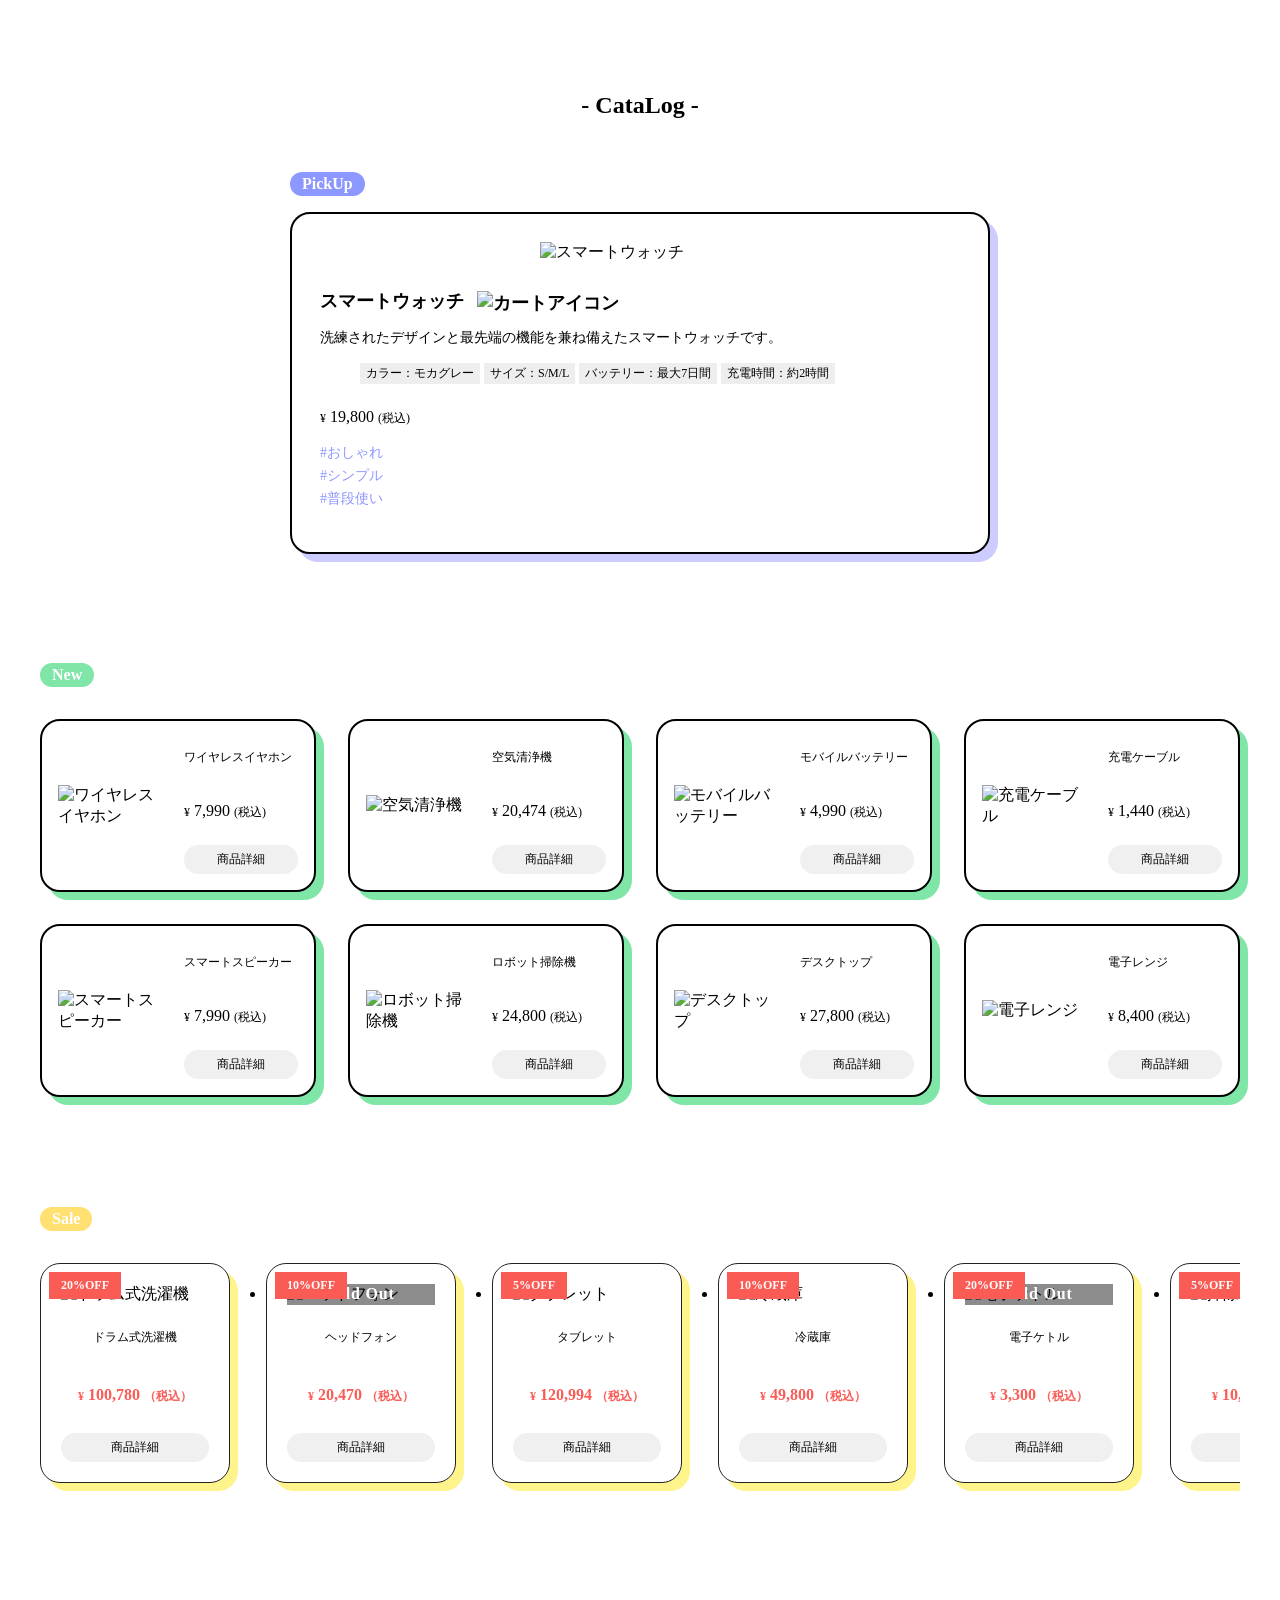
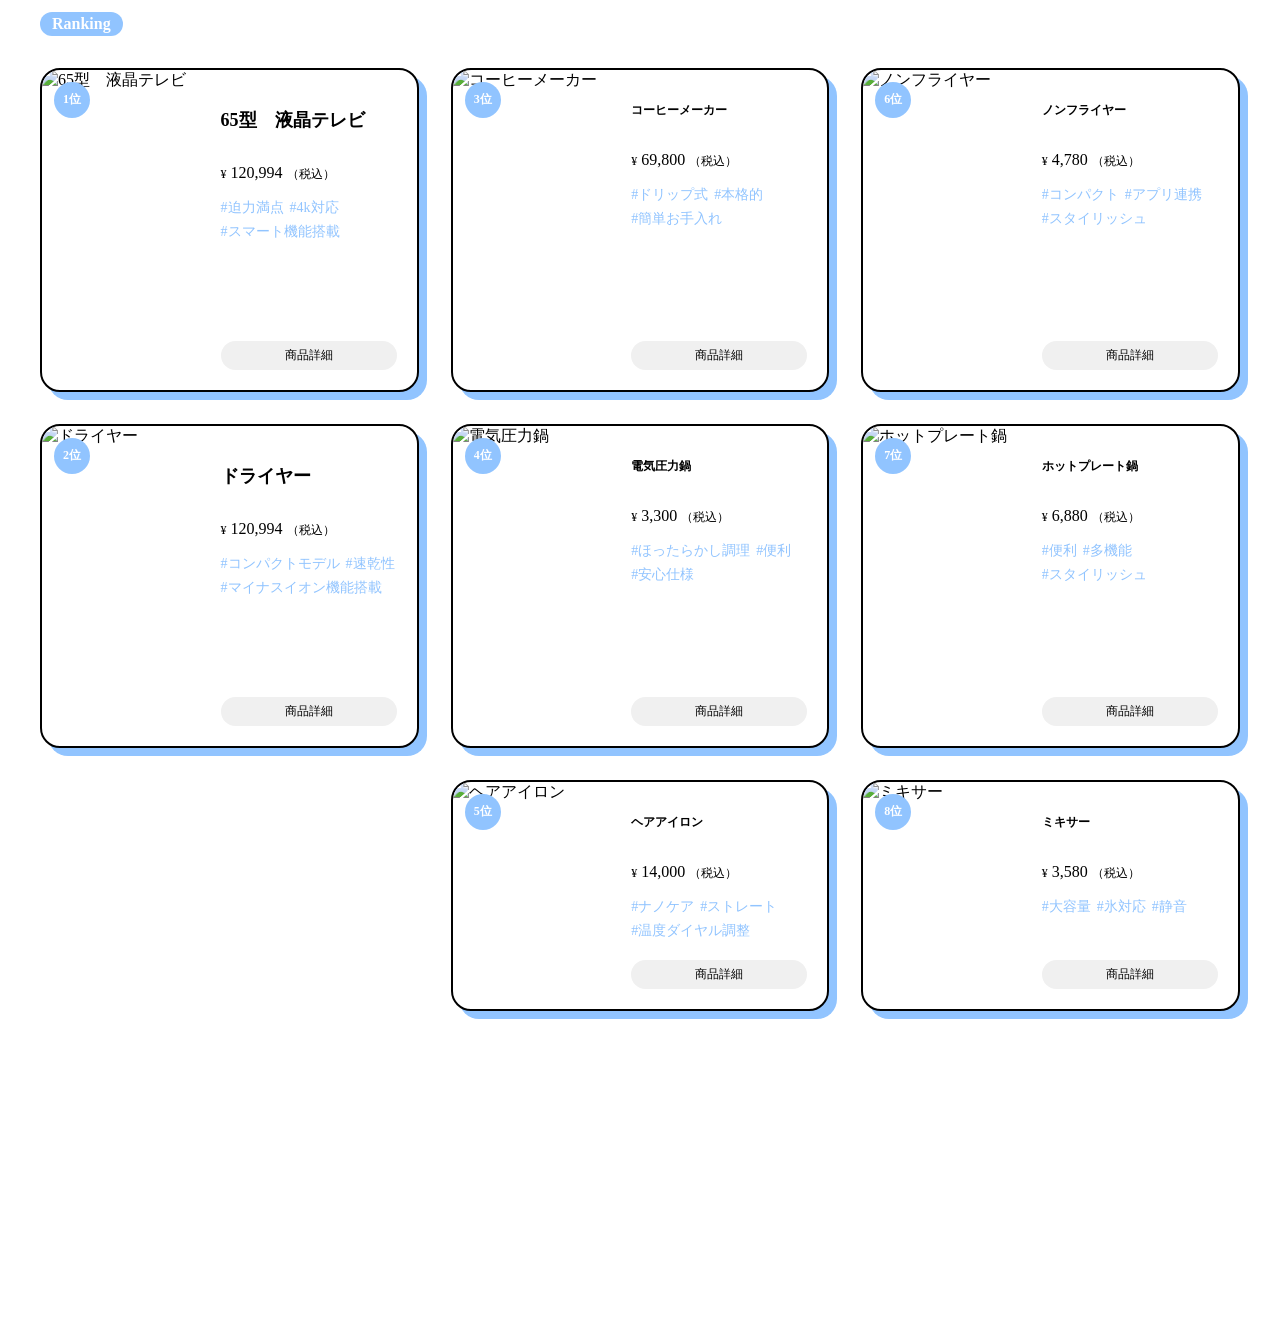
==== commit 3e043f4c: "HTML-CSS_curriculum lesson5 確認用に一旦提出" ====
--- a/work/lesson2-5/index.html
+++ b/work/lesson2-5/index.html
@@ -243,6 +243,171 @@
             </li>
           </ul>
         </section>
+        <section class="p-ranking">
+          <h2 class="c-badge c-badge--blue u-mb-16">Ranking</h2>
+          <ul class="p-ranking__list">
+            <li class="p-ranking__item">
+              <span class="p-ranking__rank">1位</span>
+              <div class="p-ranking__imgWrap">
+                <img src="assets/images/lesson5/img_rank_01.jpg" alt="65型　液晶テレビ">
+              </div>
+              <div class="p-ranking__body">
+                <p class="p-ranking__name">65型　液晶テレビ</p>
+                <p class="c-price c-price--ranking">
+                  <span class="c-priceUnit">&yen;</span>
+                  120,994
+                  <span class="c-priceUnit">（税込）</span>
+                </p>
+                <ul class="p-ranking__tags">
+                  <li class="p-ranking__tagItem"><a href="#" class="c-hashTag">#迫力満点</a></li>
+                  <li class="p-ranking__tagItem"><a href="#" class="c-hashTag">#4k対応</a></li>
+                  <li class="p-ranking__tagItem"><a href="#" class="c-hashTag">#スマート機能搭載</a></li>
+                </ul>
+                <button class="c-btn">商品詳細</button>
+              </div>
+            </li>
+            <li class="p-ranking__item">
+              <span class="p-ranking__rank">2位</span>
+              <div class="p-ranking__imgWrap">
+                <img src="assets/images/lesson5/img_rank_02.jpg" alt="ドライヤー">
+              </div>
+              <div class="p-ranking__body">
+                <p class="p-ranking__name">ドライヤー</p>
+                <p class="c-price c-price--ranking">
+                  <span class="c-priceUnit">&yen;</span>
+                  120,994
+                  <span class="c-priceUnit">（税込）</span>
+                </p>
+                <ul class="p-ranking__tags">
+                  <li class="p-ranking__tagItem"><a href="#" class="c-hashTag">#コンパクトモデル</a></li>
+                  <li class="p-ranking__tagItem"><a href="#" class="c-hashTag">#速乾性</a></li>
+                  <li class="p-ranking__tagItem"><a href="#" class="c-hashTag">#マイナスイオン機能搭載</a></li>
+                </ul>
+                <button class="c-btn">商品詳細</button>
+              </div>
+            </li>
+            <li class="p-ranking__item">
+              <span class="p-ranking__rank">3位</span>
+              <div class="p-ranking__imgWrap">
+                <img src="assets/images/lesson5/img_rank_03.jpg" alt="コーヒーメーカー">
+              </div>
+              <div class="p-ranking__body">
+                <p class="p-ranking__name">コーヒーメーカー</p>
+                <p class="c-price c-price--ranking">
+                  <span class="c-priceUnit">&yen;</span>
+                  69,800
+                  <span class="c-priceUnit">（税込）</span>
+                </p>
+                <ul class="p-ranking__tags">
+                  <li class="p-ranking__tagItem"><a href="#" class="c-hashTag">#ドリップ式</a></li>
+                  <li class="p-ranking__tagItem"><a href="#" class="c-hashTag">#本格的</a></li>
+                  <li class="p-ranking__tagItem"><a href="#" class="c-hashTag">#簡単お手入れ</a></li>
+                </ul>
+                <button class="c-btn">商品詳細</button>
+              </div>
+            </li>
+            <li class="p-ranking__item">
+              <span class="p-ranking__rank">4位</span>
+              <div class="p-ranking__imgWrap">
+                <img src="assets/images/lesson5/img_rank_04.jpg" alt="電気圧力鍋">
+              </div>
+              <div class="p-ranking__body">
+                <p class="p-ranking__name">電気圧力鍋</p>
+                <p class="c-price c-price--ranking">
+                  <span class="c-priceUnit">&yen;</span>
+                  3,300
+                  <span class="c-priceUnit">（税込）</span>
+                </p>
+                <ul class="p-ranking__tags">
+                  <li class="p-ranking__tagItem"><a href="#" class="c-hashTag">#ほったらかし調理</a></li>
+                  <li class="p-ranking__tagItem"><a href="#" class="c-hashTag">#便利</a></li>
+                  <li class="p-ranking__tagItem"><a href="#" class="c-hashTag">#安心仕様</a></li>
+                </ul>
+                <button class="c-btn">商品詳細</button>
+              </div>
+            </li>
+            <li class="p-ranking__item">
+              <span class="p-ranking__rank">5位</span>
+              <div class="p-ranking__imgWrap">
+                <img src="assets/images/lesson5/img_rank_05.jpg" alt="ヘアアイロン">
+              </div>
+              <div class="p-ranking__body">
+                <p class="p-ranking__name">ヘアアイロン</p>
+                <p class="c-price c-price--ranking">
+                  <span class="c-priceUnit">&yen;</span>
+                  14,000
+                  <span class="c-priceUnit">（税込）</span>
+                </p>
+                <ul class="p-ranking__tags">
+                  <li class="p-ranking__tagItem"><a href="#" class="c-hashTag">#ナノケア</a></li>
+                  <li class="p-ranking__tagItem"><a href="#" class="c-hashTag">#ストレート</a></li>
+                  <li class="p-ranking__tagItem"><a href="#" class="c-hashTag">#温度ダイヤル調整</a></li>
+                </ul>
+                <button class="c-btn">商品詳細</button>
+              </div>
+            </li>
+            <li class="p-ranking__item">
+              <span class="p-ranking__rank">6位</span>
+              <div class="p-ranking__imgWrap">
+                <img src="assets/images/lesson5/img_rank_06.jpg" alt="ノンフライヤー">
+              </div>
+              <div class="p-ranking__body">
+                <p class="p-ranking__name">ノンフライヤー</p>
+                <p class="c-price c-price--ranking">
+                  <span class="c-priceUnit">&yen;</span>
+                  4,780
+                  <span class="c-priceUnit">（税込）</span>
+                </p>
+                <ul class="p-ranking__tags">
+                  <li class="p-ranking__tagItem"><a href="#" class="c-hashTag">#コンパクト</a></li>
+                  <li class="p-ranking__tagItem"><a href="#" class="c-hashTag">#アプリ連携</a></li>
+                  <li class="p-ranking__tagItem"><a href="#" class="c-hashTag">#スタイリッシュ</a></li>
+                </ul>
+                <button class="c-btn">商品詳細</button>
+              </div>
+            </li>
+            <li class="p-ranking__item">
+              <span class="p-ranking__rank">7位</span>
+              <div class="p-ranking__imgWrap">
+                <img src="assets/images/lesson5/img_rank_07.jpg" alt="ホットプレート鍋">
+              </div>
+              <div class="p-ranking__body">
+                <p class="p-ranking__name">ホットプレート鍋</p>
+                <p class="c-price c-price--ranking">
+                  <span class="c-priceUnit">&yen;</span>
+                  6,880
+                  <span class="c-priceUnit">（税込）</span>
+                </p>
+                <ul class="p-ranking__tags">
+                  <li class="p-ranking__tagItem"><a href="#" class="c-hashTag">#便利</a></li>
+                  <li class="p-ranking__tagItem"><a href="#" class="c-hashTag">#多機能</a></li>
+                  <li class="p-ranking__tagItem"><a href="#" class="c-hashTag">#スタイリッシュ</a></li>
+                </ul>
+                <button class="c-btn">商品詳細</button>
+              </div>
+            </li>
+            <li class="p-ranking__item">
+              <span class="p-ranking__rank">8位</span>
+              <div class="p-ranking__imgWrap">
+                <img src="assets/images/lesson5/img_rank_08.jpg" alt="ミキサー">
+              </div>
+              <div class="p-ranking__body">
+                <p class="p-ranking__name">ミキサー</p>
+                <p class="c-price c-price--ranking">
+                  <span class="c-priceUnit">&yen;</span>
+                  3,580
+                  <span class="c-priceUnit">（税込）</span>
+                </p>
+                <ul class="p-ranking__tags">
+                  <li class="p-ranking__tagItem"><a href="#" class="c-hashTag">#大容量</a></li>
+                  <li class="p-ranking__tagItem"><a href="#" class="c-hashTag">#氷対応</a></li>
+                  <li class="p-ranking__tagItem"><a href="#" class="c-hashTag">#静音</a></li>
+                </ul>
+                <button class="c-btn">商品詳細</button>
+              </div>
+            </li>
+          </ul>
+        </section>
       </main>
     </div>
   </body>
--- a/work/lesson2-5/assets/css/style.css
+++ b/work/lesson2-5/assets/css/style.css
@@ -3,18 +3,22 @@
   max-width: 1200px;
   margin: 0 auto;
 }
+
 .l-main {
   padding: 64px 0 160px;
 }
+
 .p-catalog {
   max-width: 700px;
   margin: 0 auto 96px;
 }
+
 .p-catalog__title {
   margin-bottom: 40px;
   font-size: 24px;
   text-align: center;
 }
+
 .c-badge {
   display: inline-block;
   padding: 3px 12px;
@@ -23,36 +27,53 @@
   color: #fff;
   font-size: 16px;
 }
+
 .c-badge--green {
   background: #7fe6a8;
 }
+
 .c-badge--yellow {
   background: #ffe070;
 }
+
+.c-badge--blue {
+  background: #91c4ff;
+}
+
 .c-specItem {
   display: inline-block;
   padding: 2px 6px;
   background: #eee;
   font-size: 12px;
 }
+
 .c-price {
   font-size: 16px;
 }
+
 .c-priceUnit {
   font-size: 12px;
 }
-.c-price--sale,
-.c-price--sale .c-priceUnit {
+
+.c-price--sale {
   color: #fb5b55;
-}
+  font-weight: bold;
+}
+
+.c-price--ranking {
+  font-weight: bold;
+}
+
 .c-hashTag {
   color: #8c97ff;
   font-size: 14px;
   text-decoration: none;
 }
+
 .c-hashTag:hover {
   text-decoration: underline;
 }
+
 .c-btn {
   padding: 6px 12px;
   border: none;
@@ -62,10 +83,12 @@
   font-size: 12px;
   transition: 0.3s;
 }
+
 .c-btn:hover {
   background: #000;
   color: #fff;
 }
+
 .p-card {
   padding: 28px;
   border: 2px solid #000;
@@ -74,50 +97,62 @@
   box-shadow: 8px 8px 0 #ccccff;
   text-align: left;
 }
+
 .p-card__imgArea {
   width: 200px;
   margin: 0 auto 26px;
 }
+
 .p-card__imgArea img {
   width: 100%;
 }
+
 .p-card__name {
   margin-bottom: 12px;
   font-size: 18px;
   font-weight: bold;
 }
+
 .p-card__cartIcon {
   width: 24px;
   margin-left: 8px;
   vertical-align: middle;
 }
+
 .p-card__description {
   margin-bottom: 8px;
   font-size: 14px;
 }
+
 .p-card__specs {
   margin-bottom: 24px;
 }
+
 .p-card__tags {
   padding: 0;
   list-style: none;
 }
+
 .p-card__tagItem {
   margin-bottom: 4px;
 }
+
 .u-mb-16 {
   margin-bottom: 16px;
 }
+
 .p-new {
   max-width: 1200px;
   margin: 0 auto;
 }
+
 .p-new__list {
   display: flex;
   flex-wrap: wrap;
   gap: 32px;
   padding: 0;
 }
+
 .p-new__item {
   box-sizing: border-box;
   display: flex;
@@ -128,17 +163,20 @@
   border: 2px solid #000;
   border-radius: 20px;
   background: #fff;
-  box-shadow: 6px 6px 0 #7fe6a8;
+  box-shadow: 8px 8px 0 #7fe6a8;
   transition: 0.3s;
 }
+
 .p-new__item:hover {
   transform: translateY(-4px);
 }
+
 .p-new__item img {
   width: 110px;
   height: auto;
   flex-shrink: 0;
 }
+
 .p-new__body {
   display: flex;
   flex: 1;
@@ -146,33 +184,40 @@
   justify-content: space-between;
   gap: 8px;
 }
+
 .p-new__name {
   font-size: 12px;
   white-space: nowrap;
 }
+
 .p-new .c-price {
   white-space: nowrap;
 }
+
 .p-sale {
   margin: 96px auto 64px;
 }
+
 .p-sale__list {
   display: flex;
   gap: 36px;
   overflow-x: auto;
-  padding: 0;
+  padding: 0 20px 20px 0;
   scrollbar-width: thin;
 }
+
 .p-sale__list::-webkit-scrollbar {
   height: 8px;
 }
+
 .p-sale__list::-webkit-scrollbar-thumb {
   border-radius: 10px;
   background: #c4c4c4;
 }
+
 .p-sale__item {
   min-width: 190px;
-  padding: 20px;
+  padding: 20px 20px 20px 20px;
   border: 1px solid #222;
   border-radius: 20px;
   background: #fff;
@@ -180,26 +225,30 @@
   box-sizing: border-box;
   position: relative;
 }
+
 .p-sale__off {
   position: absolute;
   top: 8px;
   left: 8px;
   z-index: 3;
-  padding: 6px 12px;
+  padding: 6px 12px 6px 12px;
   background: #fb5b55;
   color: #fff;
   font-size: 12px;
   font-weight: bold;
 }
+
 .p-sale__imgWrap {
   position: relative;
   margin-bottom: 12px;
 }
+
 .p-sale__imgWrap img {
   display: block;
   width: 100%;
   height: auto;
 }
+
 .is-soldout .p-sale__imgWrap::after {
   position: absolute;
   top: 0;
@@ -209,6 +258,7 @@
   background: rgba(0, 0, 0, 0.45);
   content: "";
 }
+
 .is-soldout .p-sale__imgWrap::before {
   position: absolute;
   top: 50%;
@@ -217,24 +267,212 @@
   width: 100%;
   transform: translateY(-50%);
   color: #fff;
-  font-size: 18px;
+  font-size: 16px;
   font-weight: bold;
   letter-spacing: 0.05em;
   text-align: center;
   content: "Sold Out";
 }
+
 .p-sale__body {
   display: flex;
   flex-direction: column;
   gap: 12px;
   text-align: center;
 }
+
 .p-sale__name {
   font-size: 12px;
   white-space: nowrap;
 }
+
+.p-ranking {
+  margin: 96px auto 160px;
+  max-width: 1200px;
+}
+
+.p-ranking__list {
+  display: grid;
+  grid-template-columns: repeat(3,1fr);
+  grid-template-rows: repeat(3, auto);
+  gap: 32px;
+  padding: 0;
+  list-style: none;
+}
+
+.p-ranking__item {
+  position: relative;
+  display: flex;
+  flex-direction: row;
+  overflow: hidden;
+  border: 2px solid #000;
+  border-radius: 20px;
+  background: #fff;
+  box-shadow: 8px 8px 0 #91c4ff;
+  transition: transform 0.3s;
+}
+
+.p-ranking__item:hover {
+  transform: translateY(-4px);
+}
+
+.p-ranking__item:nth-child(-n + 2) {
+  min-height: 320px;
+}
+
+.p-ranking__item:nth-child(n + 3) {
+  min-height: 140px;
+}
+
+.p-ranking__rank {
+  position: absolute;
+  top: 12px;
+  left: 12px;
+  z-index: 2;
+  display: flex;
+  align-items: center;
+  justify-content: center;
+  width: 36px;
+  height: 36px;
+  border-radius: 50%;
+  background: #91c4ff;
+  color: #fff;
+  font-size: 12px;
+  font-weight: bold;
+}
+
+.p-ranking__imgWrap {
+  width: 50%;
+  padding: 0;
+  background: transparent;
+  display: flex;
+  align-items: center;
+  justify-content: center;
+}
+
+.p-ranking__imgWrap img {
+  width: 100%;
+  height: 100%;
+  object-fit: cover;
+  display: block;
+}
+
+.p-ranking__body {
+  width: 50%;
+  display: flex;
+  flex-direction: column;
+  padding: 20px;
+}
+
+.p-ranking__name {
+  margin-bottom: 16px;
+  font-weight: bold;
+}
+
+.p-ranking__item:nth-child(-n + 2) .p-ranking__name {
+  font-size: 18px;
+}
+
+.p-ranking__item:nth-child(n + 3) .p-ranking__name {
+  font-size: 12px;
+}
+
+.c-price--ranking {
+  margin-bottom: 16px;
+  font-size: 16px;
+  font-weight: normal;
+}
+
+.p-ranking__tags {
+  display: flex;
+  flex-wrap: wrap;
+  gap: 6px;
+  margin-bottom: 20px;
+  padding: 0;
+  list-style: none;
+}
+
+.p-ranking__tagItem {
+  font-size: 14px;
+}
+
+.p-ranking .c-hashTag {
+  color: #91c4ff;
+  font-size: 14px;
+  text-decoration: none;
+}
+
+.p-ranking .c-btn {
+  width: 100%;
+  margin-top: auto;
+}
+
+.p-ranking__item:nth-child(1) {
+  grid-column: 1;
+  grid-row: 1;
+}
+
+.p-ranking__item:nth-child(2) {
+  grid-column: 1;
+  grid-row: 2;
+}
+
+.p-ranking__item:nth-child(3) {
+  grid-column: 2;
+  grid-row: 1;
+}
+
+.p-ranking__item:nth-child(4) {
+  grid-column: 2;
+  grid-row: 2;
+}
+
+.p-ranking__item:nth-child(5) {
+  grid-column: 2;
+  grid-row: 3;
+}
+
+.p-ranking__item:nth-child(6) {
+  grid-column: 3;
+  grid-row: 1;
+}
+
+.p-ranking__item:nth-child(7) {
+  grid-column: 3;
+  grid-row: 2;
+}
+
+.p-ranking__item:nth-child(8) {
+  grid-column: 3;
+  grid-row: 3;
+}
+
+.p-ranking__imgWrap {
+  width: 45%;
+}
+
 @media screen and (max-width: 768px) {
   .p-sale__item {
     min-width: 70%;
   }
+
+  .p-ranking__list {
+    grid-template-columns: 1fr;
+  }
+
+  .p-ranking__item:nth-child(1) {
+    grid-column: span 1;
+  }
+
+  .p-ranking__item {
+    flex-direction: row;
+  }
+
+  .p-ranking__imgWrap {
+    width: 45%;
+  }
+
+  .p-ranking__body {
+    width: 45%;
+  }
 }
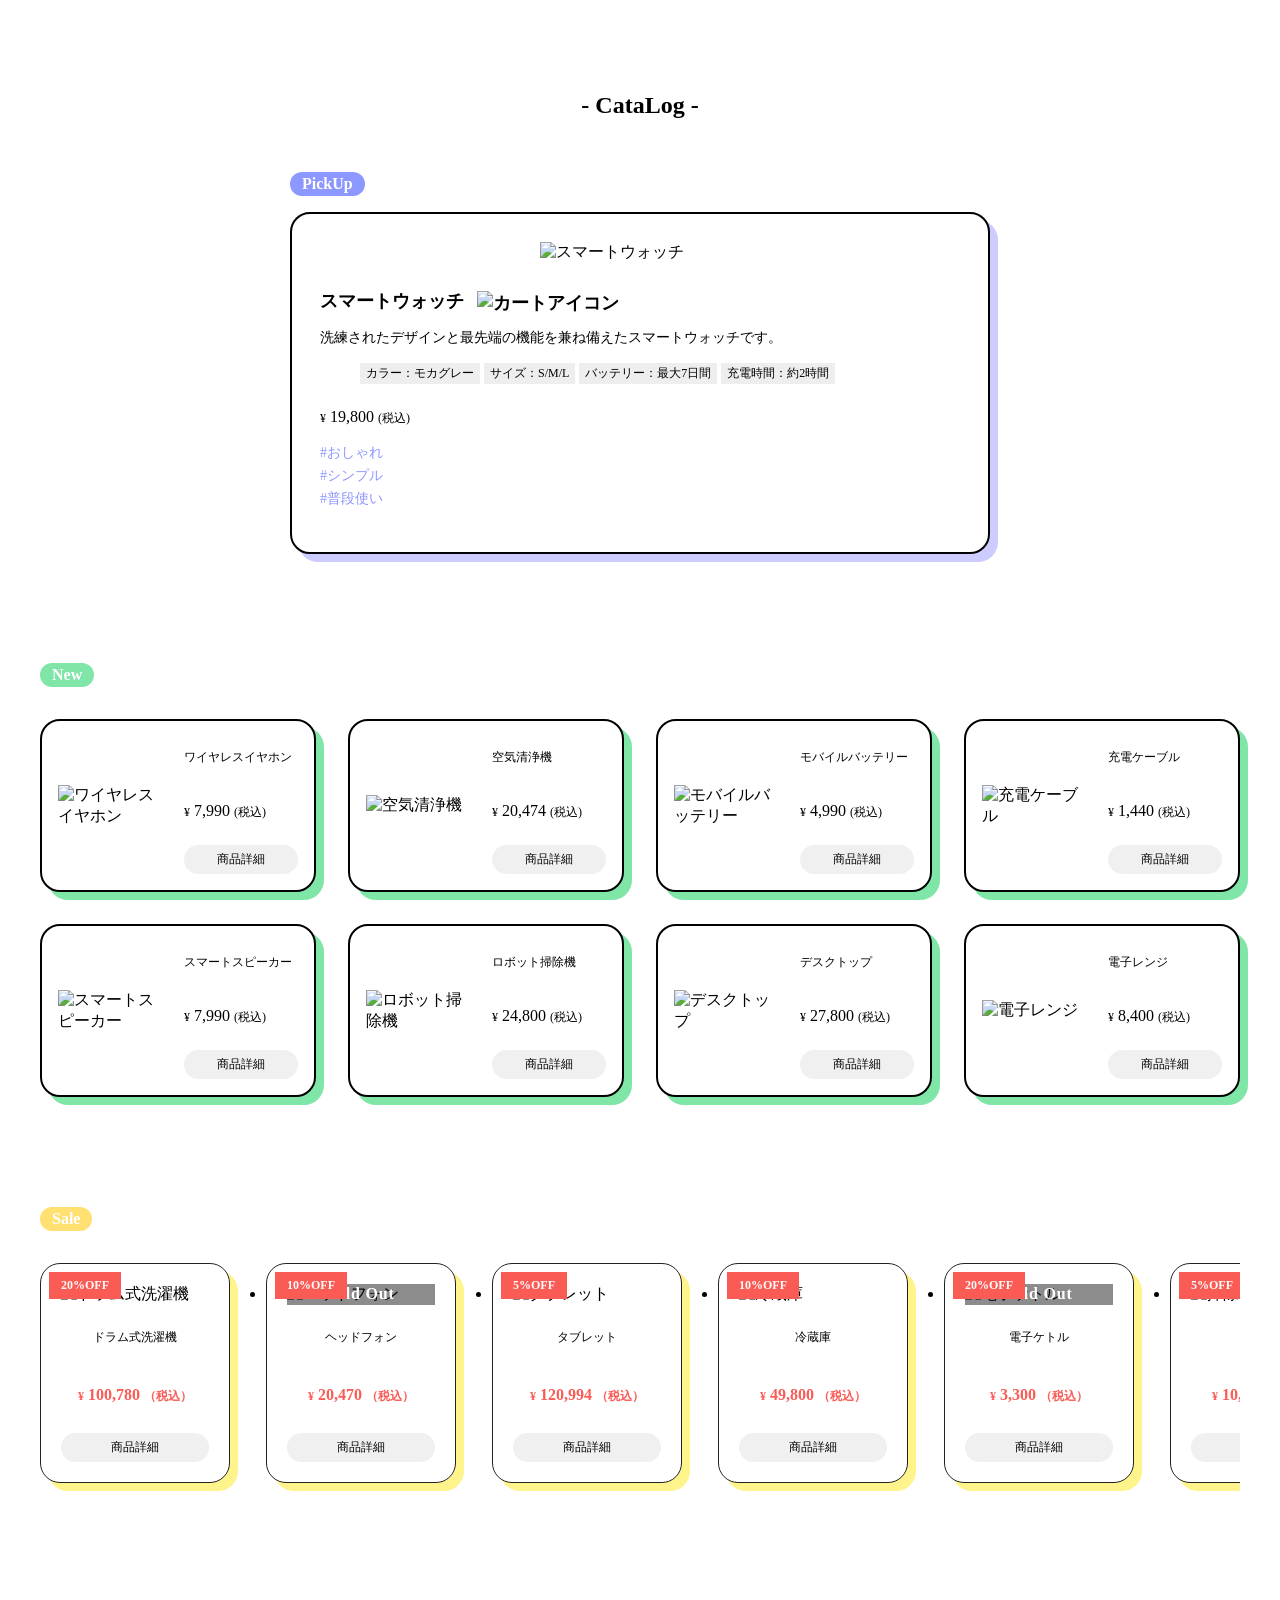
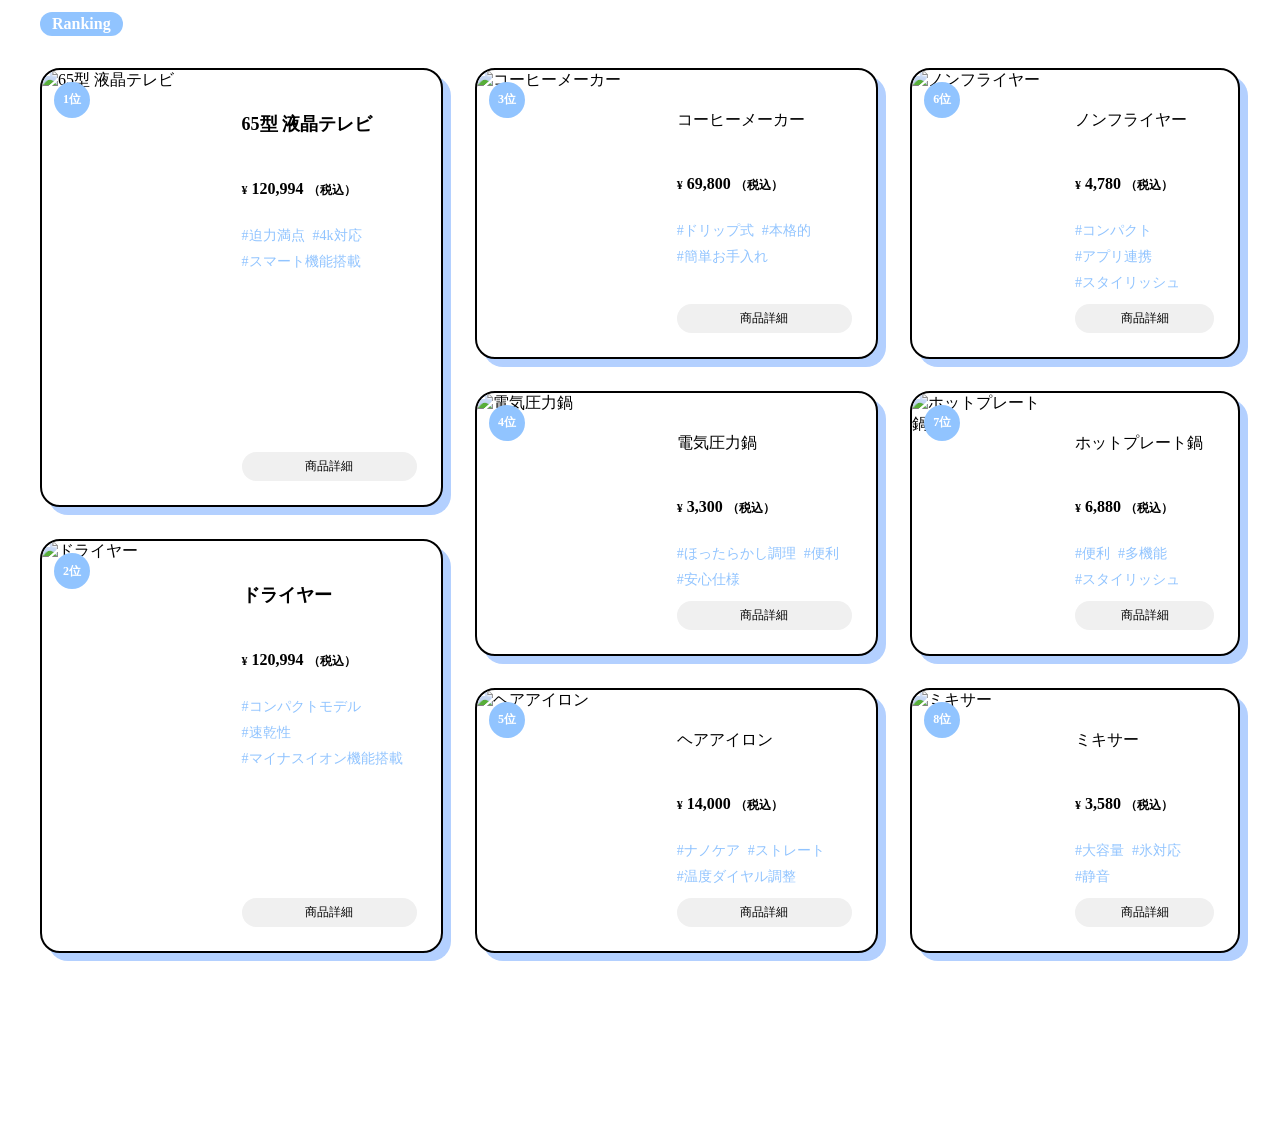
==== commit 05d60566: "HTML-CSS_curriculum lesson5 修正" ====
--- a/work/lesson2-5/index.html
+++ b/work/lesson2-5/index.html
@@ -246,28 +246,28 @@
         <section class="p-ranking">
           <h2 class="c-badge c-badge--blue u-mb-16">Ranking</h2>
           <ul class="p-ranking__list">
-            <li class="p-ranking__item">
-              <span class="p-ranking__rank">1位</span>
-              <div class="p-ranking__imgWrap">
-                <img src="assets/images/lesson5/img_rank_01.jpg" alt="65型　液晶テレビ">
-              </div>
-              <div class="p-ranking__body">
-                <p class="p-ranking__name">65型　液晶テレビ</p>
+            <li class="p-ranking__item" data-rank="1">
+              <div class="p-ranking__imgWrap">
+                <img src="assets/images/lesson5/img_rank_01.jpg" alt="65型 液晶テレビ">
+              </div>
+              <div class="p-ranking__body">
+                <p class="p-ranking__name">65型 液晶テレビ</p>
                 <p class="c-price c-price--ranking">
                   <span class="c-priceUnit">&yen;</span>
                   120,994
                   <span class="c-priceUnit">（税込）</span>
                 </p>
                 <ul class="p-ranking__tags">
-                  <li class="p-ranking__tagItem"><a href="#" class="c-hashTag">#迫力満点</a></li>
-                  <li class="p-ranking__tagItem"><a href="#" class="c-hashTag">#4k対応</a></li>
-                  <li class="p-ranking__tagItem"><a href="#" class="c-hashTag">#スマート機能搭載</a></li>
-                </ul>
-                <button class="c-btn">商品詳細</button>
-              </div>
-            </li>
-            <li class="p-ranking__item">
-              <span class="p-ranking__rank">2位</span>
+                  <li class="p-ranking__tagItem"><a href="#" class="c-hashTag c-hashTag--blue">#迫力満点</a></li>
+                  <li class="p-ranking__tagItem"><a href="#" class="c-hashTag c-hashTag--blue">#4k対応</a></li>
+                  <li class="p-ranking__tagItem"><a href="#" class="c-hashTag c-hashTag--blue">#スマート機能搭載</a></li>
+                </ul>
+                <div class="p-ranking__button">
+                  <button class="c-btn">商品詳細</button>
+                </div>
+              </div>
+            </li>
+            <li class="p-ranking__item" data-rank="2">
               <div class="p-ranking__imgWrap">
                 <img src="assets/images/lesson5/img_rank_02.jpg" alt="ドライヤー">
               </div>
@@ -279,15 +279,16 @@
                   <span class="c-priceUnit">（税込）</span>
                 </p>
                 <ul class="p-ranking__tags">
-                  <li class="p-ranking__tagItem"><a href="#" class="c-hashTag">#コンパクトモデル</a></li>
-                  <li class="p-ranking__tagItem"><a href="#" class="c-hashTag">#速乾性</a></li>
-                  <li class="p-ranking__tagItem"><a href="#" class="c-hashTag">#マイナスイオン機能搭載</a></li>
-                </ul>
-                <button class="c-btn">商品詳細</button>
-              </div>
-            </li>
-            <li class="p-ranking__item">
-              <span class="p-ranking__rank">3位</span>
+                  <li class="p-ranking__tagItem"><a href="#" class="c-hashTag c-hashTag--blue">#コンパクトモデル</a></li>
+                  <li class="p-ranking__tagItem"><a href="#" class="c-hashTag c-hashTag--blue">#速乾性</a></li>
+                  <li class="p-ranking__tagItem"><a href="#" class="c-hashTag c-hashTag--blue">#マイナスイオン機能搭載</a></li>
+                </ul>
+                <div class="p-ranking__button">
+                  <button class="c-btn">商品詳細</button>
+                </div>
+              </div>
+            </li>
+            <li class="p-ranking__item" data-rank="3">
               <div class="p-ranking__imgWrap">
                 <img src="assets/images/lesson5/img_rank_03.jpg" alt="コーヒーメーカー">
               </div>
@@ -299,15 +300,16 @@
                   <span class="c-priceUnit">（税込）</span>
                 </p>
                 <ul class="p-ranking__tags">
-                  <li class="p-ranking__tagItem"><a href="#" class="c-hashTag">#ドリップ式</a></li>
-                  <li class="p-ranking__tagItem"><a href="#" class="c-hashTag">#本格的</a></li>
-                  <li class="p-ranking__tagItem"><a href="#" class="c-hashTag">#簡単お手入れ</a></li>
-                </ul>
-                <button class="c-btn">商品詳細</button>
-              </div>
-            </li>
-            <li class="p-ranking__item">
-              <span class="p-ranking__rank">4位</span>
+                  <li class="p-ranking__tagItem"><a href="#" class="c-hashTag c-hashTag--blue">#ドリップ式</a></li>
+                  <li class="p-ranking__tagItem"><a href="#" class="c-hashTag c-hashTag--blue">#本格的</a></li>
+                  <li class="p-ranking__tagItem"><a href="#" class="c-hashTag c-hashTag--blue">#簡単お手入れ</a></li>
+                </ul>
+                <div class="p-ranking__button">
+                  <button class="c-btn">商品詳細</button>
+                </div>
+              </div>
+            </li>
+            <li class="p-ranking__item" data-rank="4">
               <div class="p-ranking__imgWrap">
                 <img src="assets/images/lesson5/img_rank_04.jpg" alt="電気圧力鍋">
               </div>
@@ -319,15 +321,16 @@
                   <span class="c-priceUnit">（税込）</span>
                 </p>
                 <ul class="p-ranking__tags">
-                  <li class="p-ranking__tagItem"><a href="#" class="c-hashTag">#ほったらかし調理</a></li>
-                  <li class="p-ranking__tagItem"><a href="#" class="c-hashTag">#便利</a></li>
-                  <li class="p-ranking__tagItem"><a href="#" class="c-hashTag">#安心仕様</a></li>
-                </ul>
-                <button class="c-btn">商品詳細</button>
-              </div>
-            </li>
-            <li class="p-ranking__item">
-              <span class="p-ranking__rank">5位</span>
+                  <li class="p-ranking__tagItem"><a href="#" class="c-hashTag c-hashTag--blue">#ほったらかし調理</a></li>
+                  <li class="p-ranking__tagItem"><a href="#" class="c-hashTag c-hashTag--blue">#便利</a></li>
+                  <li class="p-ranking__tagItem"><a href="#" class="c-hashTag c-hashTag--blue">#安心仕様</a></li>
+                </ul>
+                <div class="p-ranking__button">
+                  <button class="c-btn">商品詳細</button>
+                </div>
+              </div>
+            </li>
+            <li class="p-ranking__item" data-rank="5">
               <div class="p-ranking__imgWrap">
                 <img src="assets/images/lesson5/img_rank_05.jpg" alt="ヘアアイロン">
               </div>
@@ -339,15 +342,16 @@
                   <span class="c-priceUnit">（税込）</span>
                 </p>
                 <ul class="p-ranking__tags">
-                  <li class="p-ranking__tagItem"><a href="#" class="c-hashTag">#ナノケア</a></li>
-                  <li class="p-ranking__tagItem"><a href="#" class="c-hashTag">#ストレート</a></li>
-                  <li class="p-ranking__tagItem"><a href="#" class="c-hashTag">#温度ダイヤル調整</a></li>
-                </ul>
-                <button class="c-btn">商品詳細</button>
-              </div>
-            </li>
-            <li class="p-ranking__item">
-              <span class="p-ranking__rank">6位</span>
+                  <li class="p-ranking__tagItem"><a href="#" class="c-hashTag c-hashTag--blue">#ナノケア</a></li>
+                  <li class="p-ranking__tagItem"><a href="#" class="c-hashTag c-hashTag--blue">#ストレート</a></li>
+                  <li class="p-ranking__tagItem"><a href="#" class="c-hashTag c-hashTag--blue">#温度ダイヤル調整</a></li>
+                </ul>
+                <div class="p-ranking__button">
+                  <button class="c-btn">商品詳細</button>
+                </div>
+              </div>
+            </li>
+            <li class="p-ranking__item" data-rank="6">
               <div class="p-ranking__imgWrap">
                 <img src="assets/images/lesson5/img_rank_06.jpg" alt="ノンフライヤー">
               </div>
@@ -359,15 +363,16 @@
                   <span class="c-priceUnit">（税込）</span>
                 </p>
                 <ul class="p-ranking__tags">
-                  <li class="p-ranking__tagItem"><a href="#" class="c-hashTag">#コンパクト</a></li>
-                  <li class="p-ranking__tagItem"><a href="#" class="c-hashTag">#アプリ連携</a></li>
-                  <li class="p-ranking__tagItem"><a href="#" class="c-hashTag">#スタイリッシュ</a></li>
-                </ul>
-                <button class="c-btn">商品詳細</button>
-              </div>
-            </li>
-            <li class="p-ranking__item">
-              <span class="p-ranking__rank">7位</span>
+                  <li class="p-ranking__tagItem"><a href="#" class="c-hashTag c-hashTag--blue">#コンパクト</a></li>
+                  <li class="p-ranking__tagItem"><a href="#" class="c-hashTag c-hashTag--blue">#アプリ連携</a></li>
+                  <li class="p-ranking__tagItem"><a href="#" class="c-hashTag c-hashTag--blue">#スタイリッシュ</a></li>
+                </ul>
+                <div class="p-ranking__button">
+                  <button class="c-btn">商品詳細</button>
+                </div>
+              </div>
+            </li>
+            <li class="p-ranking__item" data-rank="7">
               <div class="p-ranking__imgWrap">
                 <img src="assets/images/lesson5/img_rank_07.jpg" alt="ホットプレート鍋">
               </div>
@@ -379,15 +384,16 @@
                   <span class="c-priceUnit">（税込）</span>
                 </p>
                 <ul class="p-ranking__tags">
-                  <li class="p-ranking__tagItem"><a href="#" class="c-hashTag">#便利</a></li>
-                  <li class="p-ranking__tagItem"><a href="#" class="c-hashTag">#多機能</a></li>
-                  <li class="p-ranking__tagItem"><a href="#" class="c-hashTag">#スタイリッシュ</a></li>
-                </ul>
-                <button class="c-btn">商品詳細</button>
-              </div>
-            </li>
-            <li class="p-ranking__item">
-              <span class="p-ranking__rank">8位</span>
+                  <li class="p-ranking__tagItem"><a href="#" class="c-hashTag c-hashTag--blue">#便利</a></li>
+                  <li class="p-ranking__tagItem"><a href="#" class="c-hashTag c-hashTag--blue">#多機能</a></li>
+                  <li class="p-ranking__tagItem"><a href="#" class="c-hashTag c-hashTag--blue">#スタイリッシュ</a></li>
+                </ul>
+                <div class="p-ranking__button">
+                  <button class="c-btn">商品詳細</button>
+                </div>
+              </div>
+            </li>
+            <li class="p-ranking__item" data-rank="8">
               <div class="p-ranking__imgWrap">
                 <img src="assets/images/lesson5/img_rank_08.jpg" alt="ミキサー">
               </div>
@@ -399,11 +405,13 @@
                   <span class="c-priceUnit">（税込）</span>
                 </p>
                 <ul class="p-ranking__tags">
-                  <li class="p-ranking__tagItem"><a href="#" class="c-hashTag">#大容量</a></li>
-                  <li class="p-ranking__tagItem"><a href="#" class="c-hashTag">#氷対応</a></li>
-                  <li class="p-ranking__tagItem"><a href="#" class="c-hashTag">#静音</a></li>
-                </ul>
-                <button class="c-btn">商品詳細</button>
+                  <li class="p-ranking__tagItem"><a href="#" class="c-hashTag c-hashTag--blue">#大容量</a></li>
+                  <li class="p-ranking__tagItem"><a href="#" class="c-hashTag c-hashTag--blue">#氷対応</a></li>
+                  <li class="p-ranking__tagItem"><a href="#" class="c-hashTag c-hashTag--blue">#静音</a></li>
+                </ul>
+                <div class="p-ranking__button">
+                  <button class="c-btn">商品詳細</button>
+                </div>
               </div>
             </li>
           </ul>
--- a/work/lesson2-5/assets/css/style.css
+++ b/work/lesson2-5/assets/css/style.css
@@ -287,14 +287,14 @@
 }
 
 .p-ranking {
-  margin: 96px auto 160px;
+  margin: 96px auto 0;
   max-width: 1200px;
 }
 
 .p-ranking__list {
   display: grid;
-  grid-template-columns: repeat(3,1fr);
-  grid-template-rows: repeat(3, auto);
+  grid-template-columns: 1.1fr 1.1fr 0.9fr;
+  grid-template-rows: repeat(4, auto);
   gap: 32px;
   padding: 0;
   list-style: none;
@@ -303,28 +303,16 @@
 .p-ranking__item {
   position: relative;
   display: flex;
-  flex-direction: row;
   overflow: hidden;
   border: 2px solid #000;
   border-radius: 20px;
   background: #fff;
-  box-shadow: 8px 8px 0 #91c4ff;
+  box-shadow: 8px 8px 0 #b3d0ff;
   transition: transform 0.3s;
 }
 
-.p-ranking__item:hover {
-  transform: translateY(-4px);
-}
-
-.p-ranking__item:nth-child(-n + 2) {
-  min-height: 320px;
-}
-
-.p-ranking__item:nth-child(n + 3) {
-  min-height: 140px;
-}
-
-.p-ranking__rank {
+.p-ranking__item::before {
+  content: attr(data-rank) "位";
   position: absolute;
   top: 12px;
   left: 12px;
@@ -341,53 +329,70 @@
   font-weight: bold;
 }
 
+.p-ranking__item:hover {
+  transform: translateY(-4px);
+}
+
+.p-ranking__item:nth-child(-n + 2) {
+  min-height: 300px;
+}
+
+.p-ranking__item:nth-child(n + 3) {
+  min-height: 180px;
+}
+
+.p-ranking__imgWrap,
+.p-ranking__body {
+  width: 50%;
+}
+
 .p-ranking__imgWrap {
-  width: 50%;
-  padding: 0;
-  background: transparent;
-  display: flex;
-  align-items: center;
-  justify-content: center;
+  overflow: hidden;
 }
 
 .p-ranking__imgWrap img {
+  display: block;
   width: 100%;
   height: 100%;
   object-fit: cover;
-  display: block;
+}
+
+.p-ranking__item:nth-child(-n + 2) .p-ranking__imgWrap img {
+  object-fit: cover;
+  padding: 0;
 }
 
 .p-ranking__body {
-  width: 50%;
   display: flex;
   flex-direction: column;
-  padding: 20px;
+  gap: 12px;
+  padding: 24px;
 }
 
 .p-ranking__name {
-  margin-bottom: 16px;
-  font-weight: bold;
-}
-
-.p-ranking__item:nth-child(-n + 2) .p-ranking__name {
-  font-size: 18px;
-}
-
-.p-ranking__item:nth-child(n + 3) .p-ranking__name {
-  font-size: 12px;
-}
-
-.c-price--ranking {
   margin-bottom: 16px;
   font-size: 16px;
   font-weight: normal;
 }
 
+.p-ranking__item:nth-child(-n + 2) .p-ranking__name {
+  font-size: 18px;
+  font-weight: bold;
+}
+
+.p-ranking__item:nth-child(n + 3) .p-ranking__name {
+  font-size: 16px;
+  font-weight: normal;
+}
+
+.c-price--ranking .c-priceUnit {
+  font-size: 12px;
+}
+
 .p-ranking__tags {
   display: flex;
   flex-wrap: wrap;
-  gap: 6px;
-  margin-bottom: 20px;
+  gap: 8px;
   padding: 0;
   list-style: none;
 }
@@ -396,59 +401,60 @@
   font-size: 14px;
 }
 
-.p-ranking .c-hashTag {
+.c-hashTag--blue {
   color: #91c4ff;
-  font-size: 14px;
-  text-decoration: none;
-}
-
-.p-ranking .c-btn {
-  width: 100%;
+}
+
+.c-hashTag--blue:hover {
+  text-decoration: underline;
+}
+
+.p-ranking__button {
   margin-top: auto;
 }
 
+.p-ranking__button .c-btn {
+  width: 100%;
+}
+
 .p-ranking__item:nth-child(1) {
-  grid-column: 1;
-  grid-row: 1;
+  grid-column: 1 / span 1;
+  grid-row: 1 / span 2;
 }
 
 .p-ranking__item:nth-child(2) {
-  grid-column: 1;
-  grid-row: 2;
+  grid-column: 1 / span 1;
+  grid-row: 3 / span 2;
 }
 
 .p-ranking__item:nth-child(3) {
-  grid-column: 2;
-  grid-row: 1;
+  grid-column: 2 / span 1;
+  grid-row: 1 / span 1;
 }
 
 .p-ranking__item:nth-child(4) {
-  grid-column: 2;
-  grid-row: 2;
+  grid-column: 2 / span 1;
+  grid-row: 2 / span 2;
 }
 
 .p-ranking__item:nth-child(5) {
-  grid-column: 2;
-  grid-row: 3;
+  grid-column: 2 / span 1;
+  grid-row: 4 / span 1;
 }
 
 .p-ranking__item:nth-child(6) {
-  grid-column: 3;
-  grid-row: 1;
+  grid-column: 3 / span 1;
+  grid-row: 1 / span 1;
 }
 
 .p-ranking__item:nth-child(7) {
-  grid-column: 3;
-  grid-row: 2;
+  grid-column: 3 / span 1;
+  grid-row: 2 / span 2;
 }
 
 .p-ranking__item:nth-child(8) {
-  grid-column: 3;
-  grid-row: 3;
-}
-
-.p-ranking__imgWrap {
-  width: 45%;
+  grid-column: 3 / span 1;
+  grid-row: 4 / span 1;
 }
 
 @media screen and (max-width: 768px) {
@@ -458,21 +464,15 @@
 
   .p-ranking__list {
     grid-template-columns: 1fr;
-  }
-
-  .p-ranking__item:nth-child(1) {
-    grid-column: span 1;
+    grid-template-rows: auto;
   }
 
   .p-ranking__item {
     flex-direction: row;
   }
 
-  .p-ranking__imgWrap {
-    width: 45%;
-  }
-
+  .p-ranking__imgWrap,
   .p-ranking__body {
-    width: 45%;
+    width: 50%;
   }
 }
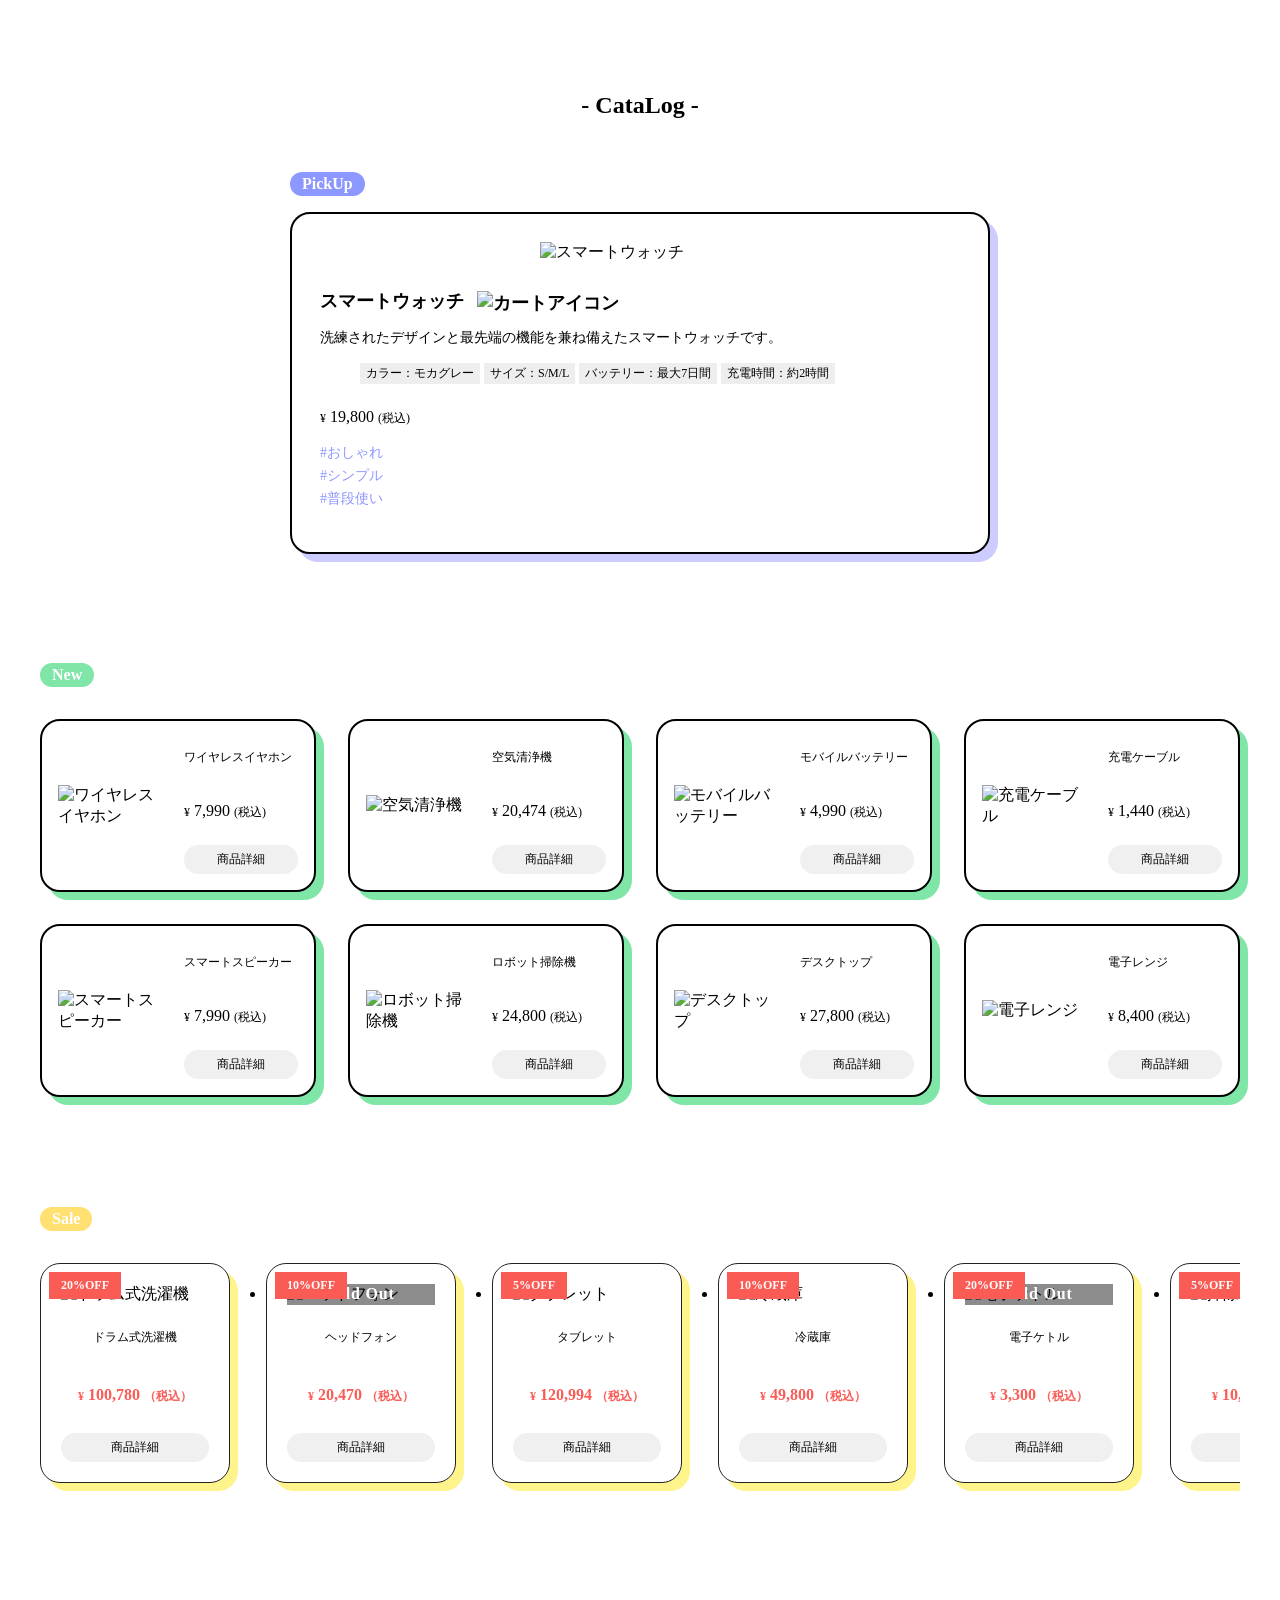
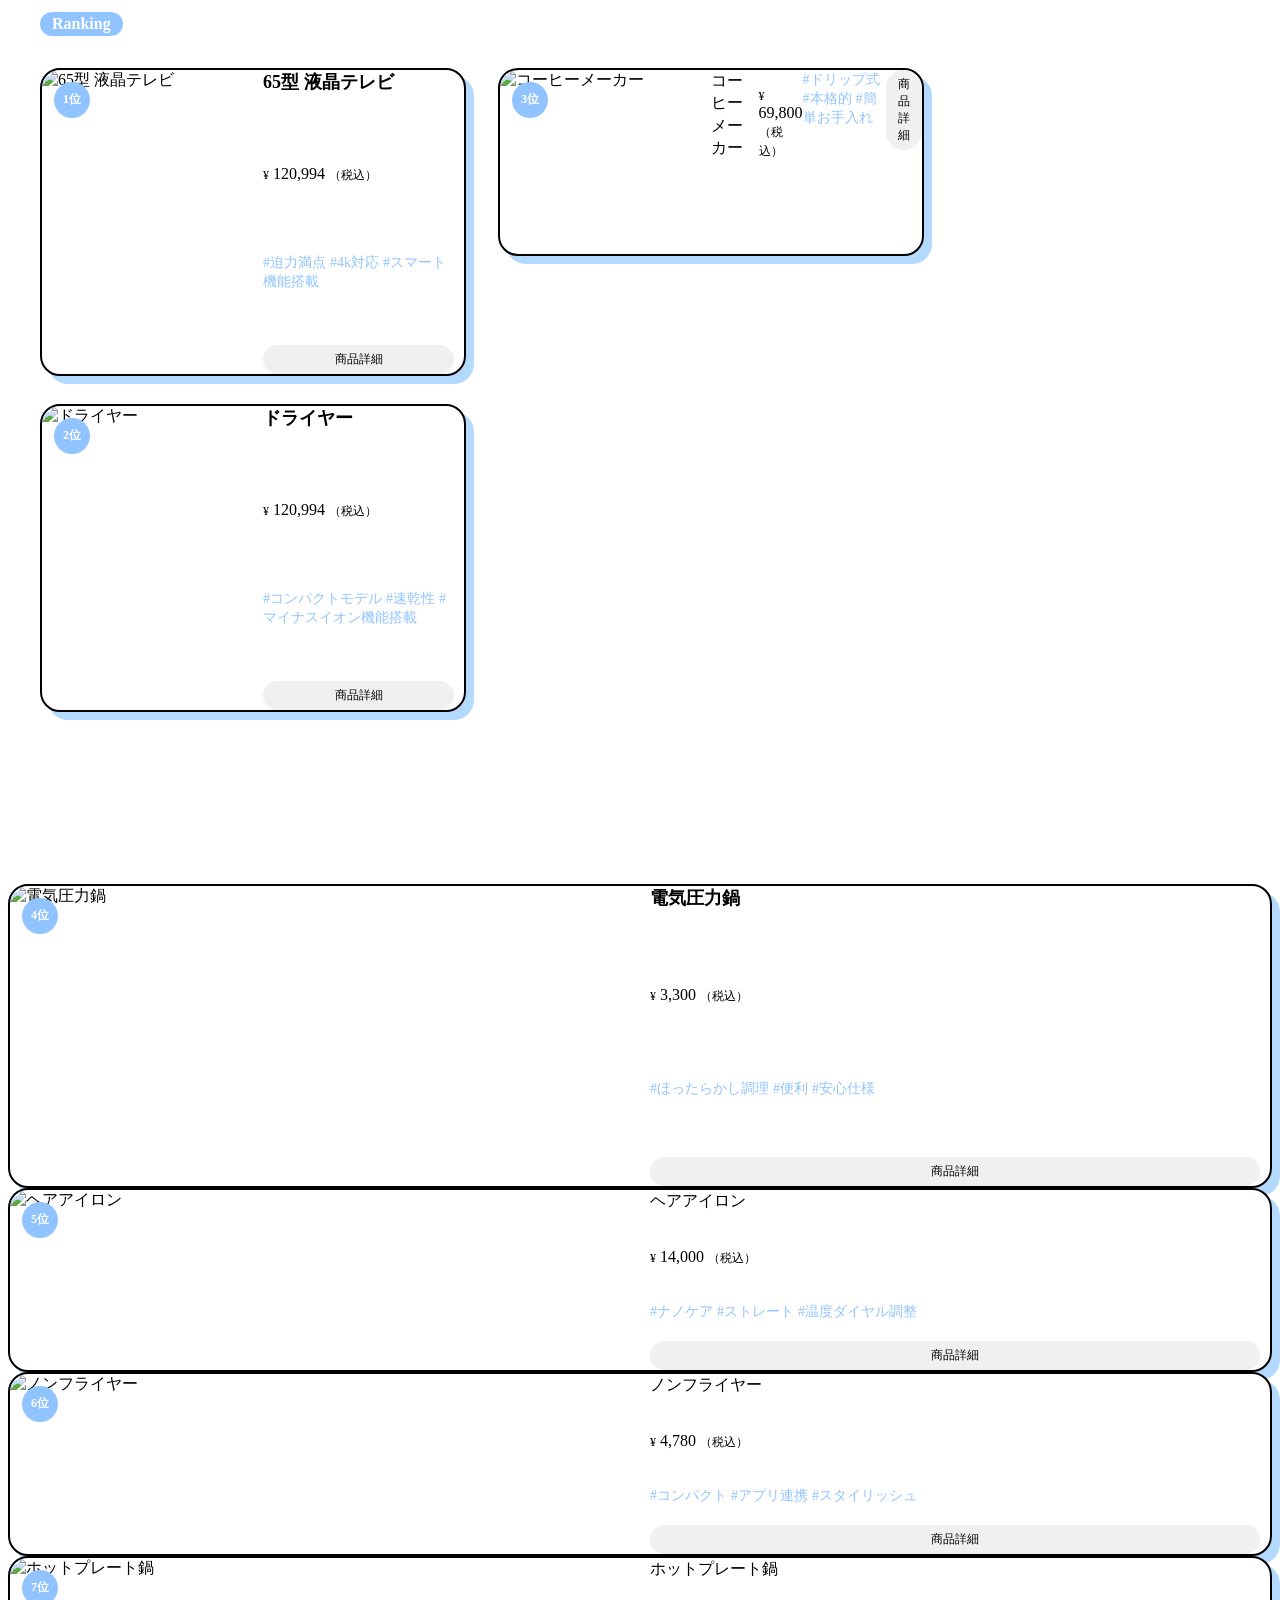
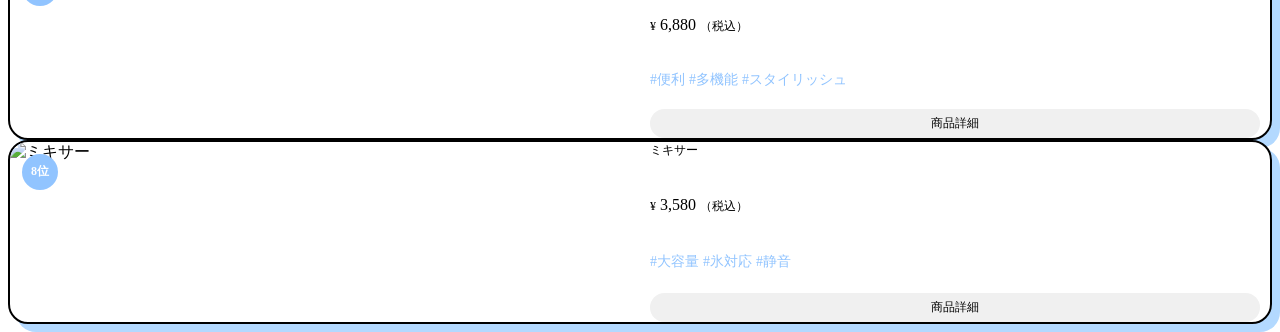
==== commit d7f6ff9f: "HTML-CSS_curriculum lesson5　修正" ====
--- a/work/lesson2-5/index.html
+++ b/work/lesson2-5/index.html
@@ -292,9 +292,9 @@
               <div class="p-ranking__imgWrap">
                 <img src="assets/images/lesson5/img_rank_03.jpg" alt="コーヒーメーカー">
               </div>
-              <div class="p-ranking__body">
+              <p class="c-price c-price--ranking">
                 <p class="p-ranking__name">コーヒーメーカー</p>
-                <p class="c-price c-price--ranking">
+                <p class="c-price--ranking">
                   <span class="c-priceUnit">&yen;</span>
                   69,800
                   <span class="c-priceUnit">（税込）</span>
--- a/work/lesson2-5/assets/css/style.css
+++ b/work/lesson2-5/assets/css/style.css
@@ -61,7 +61,7 @@
 }
 
 .c-price--ranking {
-  font-weight: bold;
+  font-weight: normal;
 }
 
 .c-hashTag {
@@ -275,6 +275,8 @@
 }
 
 .p-sale__body {
+  flex: 1;
+  min-width: 0;
   display: flex;
   flex-direction: column;
   gap: 12px;
@@ -293,26 +295,31 @@
 
 .p-ranking__list {
   display: grid;
-  grid-template-columns: 1.1fr 1.1fr 0.9fr;
+  grid-template-columns: 1.5fr 1.5fr 1fr;
   grid-template-rows: repeat(4, auto);
   gap: 32px;
   padding: 0;
   list-style: none;
+  box-sizing: border-box;
 }
 
 .p-ranking__item {
   position: relative;
   display: flex;
+  height: 100%;
   overflow: hidden;
   border: 2px solid #000;
   border-radius: 20px;
   background: #fff;
-  box-shadow: 8px 8px 0 #b3d0ff;
-  transition: transform 0.3s;
+  box-shadow: 8px 8px 0 #b3d9ff;
+  transition: transform 0.2s ease;
+}
+
+.p-ranking__item:hover {
+  transform: translateY(-4px);
 }
 
 .p-ranking__item::before {
-  content: attr(data-rank) "位";
   position: absolute;
   top: 12px;
   left: 12px;
@@ -327,10 +334,7 @@
   color: #fff;
   font-size: 12px;
   font-weight: bold;
-}
-
-.p-ranking__item:hover {
-  transform: translateY(-4px);
+  content: attr(data-rank) "位";
 }
 
 .p-ranking__item:nth-child(-n + 2) {
@@ -341,12 +345,11 @@
   min-height: 180px;
 }
 
-.p-ranking__imgWrap,
-.p-ranking__body {
+.p-ranking__imgWrap {
   width: 50%;
-}
-
-.p-ranking__imgWrap {
+  flex-shrink: 0;
+  display: flex;
+  height: 100%;
   overflow: hidden;
 }
 
@@ -357,31 +360,40 @@
   object-fit: cover;
 }
 
-.p-ranking__item:nth-child(-n + 2) .p-ranking__imgWrap img {
-  object-fit: cover;
-  padding: 0;
-}
-
 .p-ranking__body {
+  flex: 1;
+  min-width: 0;
   display: flex;
   flex-direction: column;
-  gap: 12px;
-  padding: 24px;
+  justify-content: space-between;
+  padding: 0px 10px;
 }
 
 .p-ranking__name {
-  margin-bottom: 16px;
+  margin-bottom: 0;
+  line-height: 1.4;
+}
+
+.p-ranking__name,
+.c-price__ranking,
+.p-ranking__tags {
+  margin: 0;
+}
+
+.p-ranking__item:nth-child(-n + 2) .p-ranking__name {
+  font-size: 18px;
+  font-weight: bold;
+}
+
+.p-ranking__item:nth-child(3) .p-ranking__name,
+.p-ranking__item:nth-child(4) .p-ranking__name,
+.p-ranking__item:nth-child(5) .p-ranking__name {
   font-size: 16px;
   font-weight: normal;
 }
 
-.p-ranking__item:nth-child(-n + 2) .p-ranking__name {
-  font-size: 18px;
-  font-weight: bold;
-}
-
-.p-ranking__item:nth-child(n + 3) .p-ranking__name {
-  font-size: 16px;
+.p-ranking__item:nth-child(n + 6) .p-ranking__name {
+  font-size: 12px;
   font-weight: normal;
 }
 
@@ -390,14 +402,12 @@
 }
 
 .p-ranking__tags {
-  display: flex;
-  flex-wrap: wrap;
-  gap: 8px;
   padding: 0;
   list-style: none;
 }
 
 .p-ranking__tagItem {
+  display: inline;
   font-size: 14px;
 }
 
@@ -407,10 +417,6 @@
 
 .c-hashTag--blue:hover {
   text-decoration: underline;
-}
-
-.p-ranking__button {
-  margin-top: auto;
 }
 
 .p-ranking__button .c-btn {
@@ -471,8 +477,13 @@
     flex-direction: row;
   }
 
-  .p-ranking__imgWrap,
+  .p-ranking__imgWrap {
+    width: 50%;
+    flex-shrink: 0;
+  }
+
   .p-ranking__body {
-    width: 50%;
+    flex: 1;
+    min-width: 0;
   }
 }
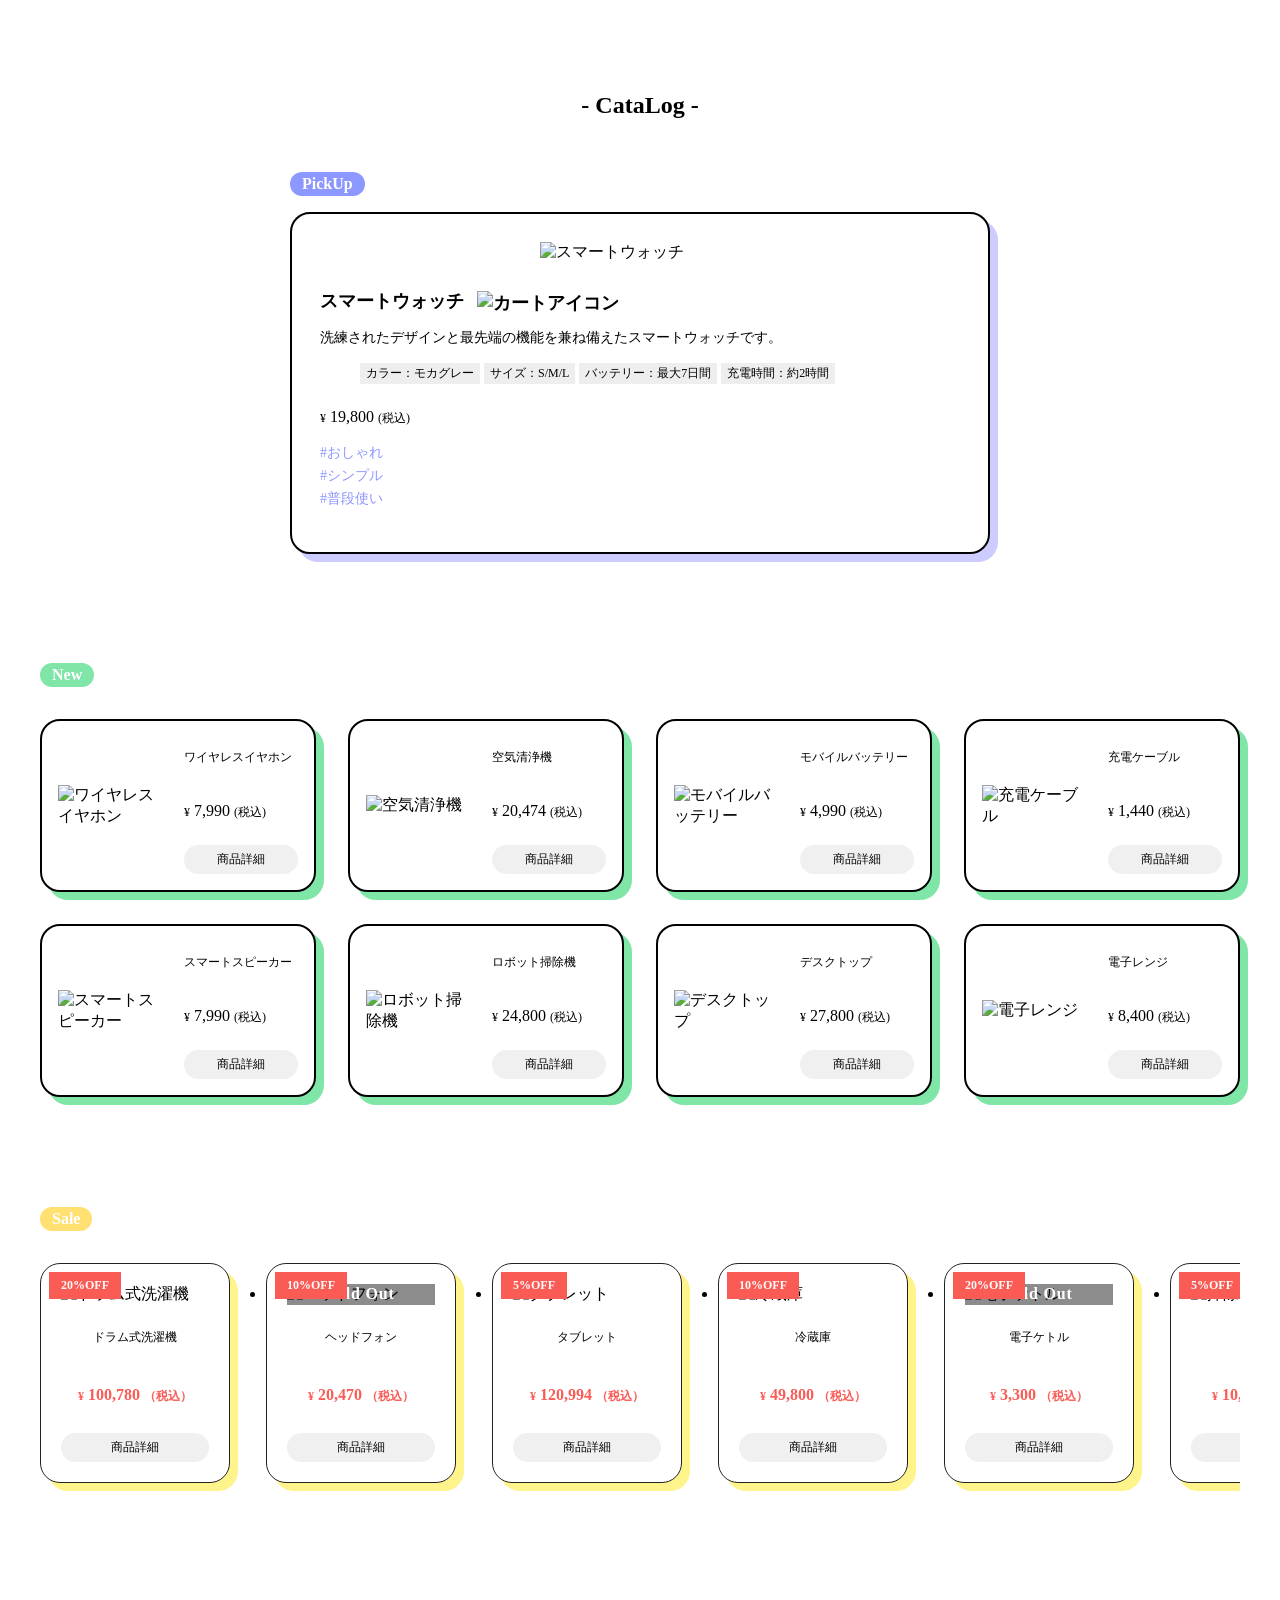
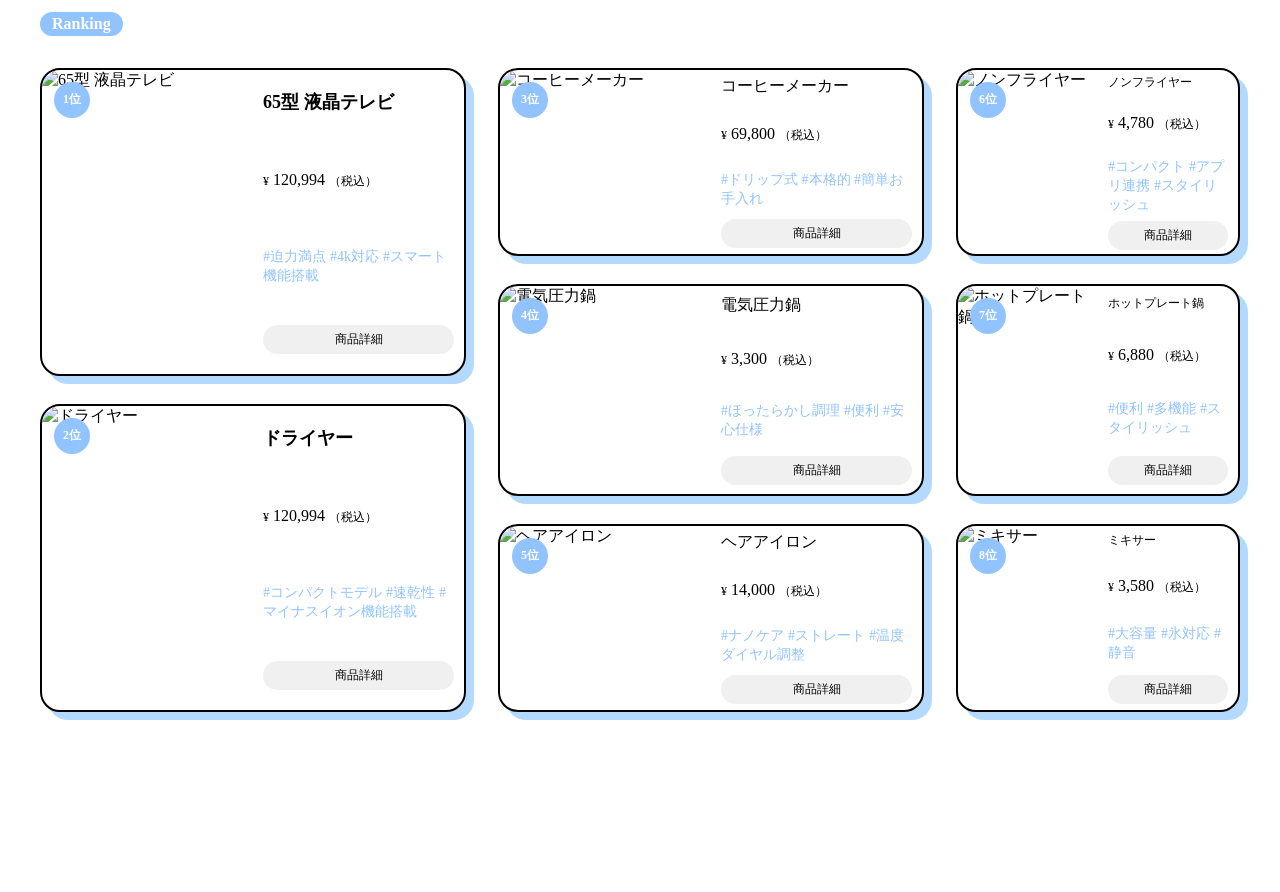
==== commit 63e71911: "HTML-CSS_curriculum lesson5 修正" ====
--- a/work/lesson2-5/index.html
+++ b/work/lesson2-5/index.html
@@ -252,7 +252,7 @@
               </div>
               <div class="p-ranking__body">
                 <p class="p-ranking__name">65型 液晶テレビ</p>
-                <p class="c-price c-price--ranking">
+                <p class="c-price">
                   <span class="c-priceUnit">&yen;</span>
                   120,994
                   <span class="c-priceUnit">（税込）</span>
@@ -273,7 +273,7 @@
               </div>
               <div class="p-ranking__body">
                 <p class="p-ranking__name">ドライヤー</p>
-                <p class="c-price c-price--ranking">
+                <p class="c-price">
                   <span class="c-priceUnit">&yen;</span>
                   120,994
                   <span class="c-priceUnit">（税込）</span>
@@ -292,17 +292,23 @@
               <div class="p-ranking__imgWrap">
                 <img src="assets/images/lesson5/img_rank_03.jpg" alt="コーヒーメーカー">
               </div>
-              <p class="c-price c-price--ranking">
+              <div class="p-ranking__body">
                 <p class="p-ranking__name">コーヒーメーカー</p>
-                <p class="c-price--ranking">
+                <p class="c-price">
                   <span class="c-priceUnit">&yen;</span>
                   69,800
                   <span class="c-priceUnit">（税込）</span>
                 </p>
                 <ul class="p-ranking__tags">
-                  <li class="p-ranking__tagItem"><a href="#" class="c-hashTag c-hashTag--blue">#ドリップ式</a></li>
-                  <li class="p-ranking__tagItem"><a href="#" class="c-hashTag c-hashTag--blue">#本格的</a></li>
-                  <li class="p-ranking__tagItem"><a href="#" class="c-hashTag c-hashTag--blue">#簡単お手入れ</a></li>
+                  <li class="p-ranking__tagItem">
+                    <a href="#" class="c-hashTag c-hashTag--blue">#ドリップ式</a>
+                  </li>
+                  <li class="p-ranking__tagItem">
+                    <a href="#" class="c-hashTag c-hashTag--blue">#本格的</a>
+                  </li>
+                  <li class="p-ranking__tagItem">
+                    <a href="#" class="c-hashTag c-hashTag--blue">#簡単お手入れ</a>
+                  </li>
                 </ul>
                 <div class="p-ranking__button">
                   <button class="c-btn">商品詳細</button>
@@ -315,7 +321,7 @@
               </div>
               <div class="p-ranking__body">
                 <p class="p-ranking__name">電気圧力鍋</p>
-                <p class="c-price c-price--ranking">
+                <p class="c-price">
                   <span class="c-priceUnit">&yen;</span>
                   3,300
                   <span class="c-priceUnit">（税込）</span>
@@ -336,7 +342,7 @@
               </div>
               <div class="p-ranking__body">
                 <p class="p-ranking__name">ヘアアイロン</p>
-                <p class="c-price c-price--ranking">
+                <p class="c-price">
                   <span class="c-priceUnit">&yen;</span>
                   14,000
                   <span class="c-priceUnit">（税込）</span>
@@ -357,7 +363,7 @@
               </div>
               <div class="p-ranking__body">
                 <p class="p-ranking__name">ノンフライヤー</p>
-                <p class="c-price c-price--ranking">
+                <p class="c-price">
                   <span class="c-priceUnit">&yen;</span>
                   4,780
                   <span class="c-priceUnit">（税込）</span>
@@ -378,7 +384,7 @@
               </div>
               <div class="p-ranking__body">
                 <p class="p-ranking__name">ホットプレート鍋</p>
-                <p class="c-price c-price--ranking">
+                <p class="c-price">
                   <span class="c-priceUnit">&yen;</span>
                   6,880
                   <span class="c-priceUnit">（税込）</span>
@@ -399,7 +405,7 @@
               </div>
               <div class="p-ranking__body">
                 <p class="p-ranking__name">ミキサー</p>
-                <p class="c-price c-price--ranking">
+                <p class="c-price">
                   <span class="c-priceUnit">&yen;</span>
                   3,580
                   <span class="c-priceUnit">（税込）</span>
--- a/work/lesson2-5/assets/css/style.css
+++ b/work/lesson2-5/assets/css/style.css
@@ -58,10 +58,6 @@
 .c-price--sale {
   color: #fb5b55;
   font-weight: bold;
-}
-
-.c-price--ranking {
-  font-weight: normal;
 }
 
 .c-hashTag {
@@ -365,8 +361,8 @@
   min-width: 0;
   display: flex;
   flex-direction: column;
-  justify-content: space-between;
-  padding: 0px 10px;
+  justify-content: space-around;
+  padding: 0px 10px 0px 10px;
 }
 
 .p-ranking__name {
@@ -375,7 +371,7 @@
 }
 
 .p-ranking__name,
-.c-price__ranking,
+.c-price--ranking,
 .p-ranking__tags {
   margin: 0;
 }
@@ -389,12 +385,10 @@
 .p-ranking__item:nth-child(4) .p-ranking__name,
 .p-ranking__item:nth-child(5) .p-ranking__name {
   font-size: 16px;
-  font-weight: normal;
 }
 
 .p-ranking__item:nth-child(n + 6) .p-ranking__name {
   font-size: 12px;
-  font-weight: normal;
 }
 
 .c-price--ranking .c-priceUnit {
